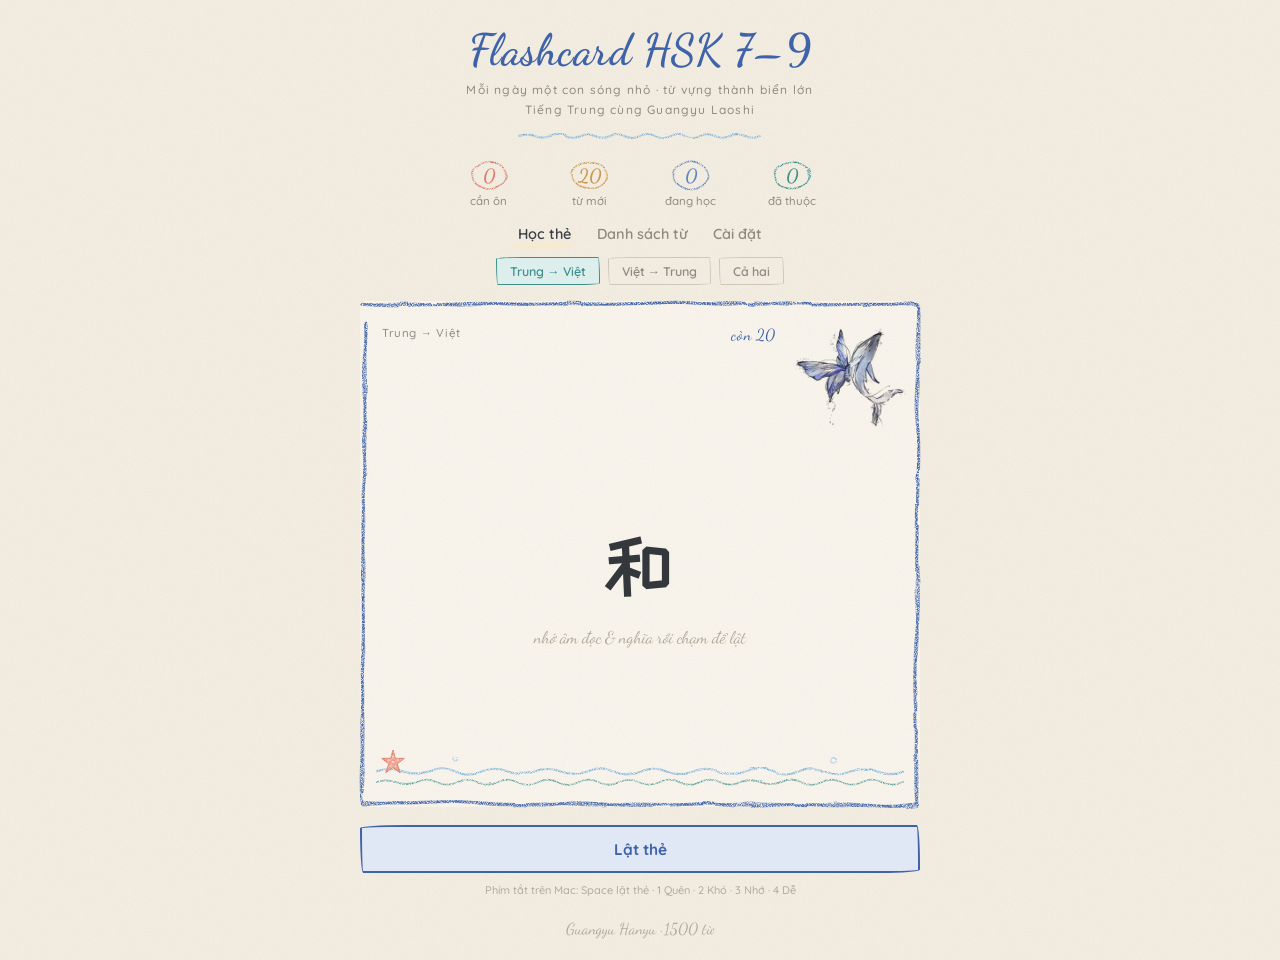
==== flashcard/hsk79.html @ c57af5b5 "Add files via upload" ====
<!DOCTYPE html>
<html lang="vi">
<head>
<meta charset="utf-8">
<meta name="viewport" content="width=device-width, initial-scale=1, viewport-fit=cover">
<meta name="apple-mobile-web-app-capable" content="yes">
<title>Flashcard HSK 7–9 · Guangyu Hanyu</title>
<style>@font-face {
  font-family: 'Dancing Script';
  font-style: normal;
  font-display: swap;
  font-weight: 400;
  src: url([data-uri]) format('woff2');
  unicode-range: U+0102-0103,U+0110-0111,U+0128-0129,U+0168-0169,U+01A0-01A1,U+01AF-01B0,U+0300-0301,U+0303-0304,U+0308-0309,U+0323,U+0329,U+1EA0-1EF9,U+20AB;
}
@font-face {
  font-family: 'Dancing Script';
  font-style: normal;
  font-display: swap;
  font-weight: 400;
  src: url([data-uri]) format('woff2');
  unicode-range: U+0100-02BA,U+02BD-02C5,U+02C7-02CC,U+02CE-02D7,U+02DD-02FF,U+0304,U+0308,U+0329,U+1D00-1DBF,U+1E00-1E9F,U+1EF2-1EFF,U+2020,U+20A0-20AB,U+20AD-20C0,U+2113,U+2C60-2C7F,U+A720-A7FF;
}
@font-face {
  font-family: 'Dancing Script';
  font-style: normal;
  font-display: swap;
  font-weight: 400;
  src: url([data-uri]) format('woff2');
  unicode-range: U+0000-00FF,U+0131,U+0152-0153,U+02BB-02BC,U+02C6,U+02DA,U+02DC,U+0304,U+0308,U+0329,U+2000-206F,U+20AC,U+2122,U+2191,U+2193,U+2212,U+2215,U+FEFF,U+FFFD;
}
@font-face {
  font-family: 'Dancing Script';
  font-style: normal;
  font-display: swap;
  font-weight: 600;
  src: url([data-uri]) format('woff2');
  unicode-range: U+0102-0103,U+0110-0111,U+0128-0129,U+0168-0169,U+01A0-01A1,U+01AF-01B0,U+0300-0301,U+0303-0304,U+0308-0309,U+0323,U+0329,U+1EA0-1EF9,U+20AB;
}
@font-face {
  font-family: 'Dancing Script';
  font-style: normal;
  font-display: swap;
  font-weight: 600;
  src: url([data-uri]) format('woff2');
  unicode-range: U+0100-02BA,U+02BD-02C5,U+02C7-02CC,U+02CE-02D7,U+02DD-02FF,U+0304,U+0308,U+0329,U+1D00-1DBF,U+1E00-1E9F,U+1EF2-1EFF,U+2020,U+20A0-20AB,U+20AD-20C0,U+2113,U+2C60-2C7F,U+A720-A7FF;
}
@font-face {
  font-family: 'Dancing Script';
  font-style: normal;
  font-display: swap;
  font-weight: 600;
  src: url([data-uri]) format('woff2');
  unicode-range: U+0000-00FF,U+0131,U+0152-0153,U+02BB-02BC,U+02C6,U+02DA,U+02DC,U+0304,U+0308,U+0329,U+2000-206F,U+20AC,U+2122,U+2191,U+2193,U+2212,U+2215,U+FEFF,U+FFFD;
}
@font-face {
  font-family: 'Quicksand';
  font-style: normal;
  font-display: swap;
  font-weight: 500;
  src: url([data-uri]) format('woff2');
  unicode-range: U+0102-0103,U+0110-0111,U+0128-0129,U+0168-0169,U+01A0-01A1,U+01AF-01B0,U+0300-0301,U+0303-0304,U+0308-0309,U+0323,U+0329,U+1EA0-1EF9,U+20AB;
}
@font-face {
  font-family: 'Quicksand';
  font-style: normal;
  font-display: swap;
  font-weight: 500;
  src: url([data-uri]) format('woff2');
  unicode-range: U+0100-02BA,U+02BD-02C5,U+02C7-02CC,U+02CE-02D7,U+02DD-02FF,U+0304,U+0308,U+0329,U+1D00-1DBF,U+1E00-1E9F,U+1EF2-1EFF,U+2020,U+20A0-20AB,U+20AD-20C0,U+2113,U+2C60-2C7F,U+A720-A7FF;
}
@font-face {
  font-family: 'Quicksand';
  font-style: normal;
  font-display: swap;
  font-weight: 500;
  src: url([data-uri]) format('woff2');
  unicode-range: U+0000-00FF,U+0131,U+0152-0153,U+02BB-02BC,U+02C6,U+02DA,U+02DC,U+0304,U+0308,U+0329,U+2000-206F,U+20AC,U+2122,U+2191,U+2193,U+2212,U+2215,U+FEFF,U+FFFD;
}
@font-face {
  font-family: 'Quicksand';
  font-style: normal;
  font-display: swap;
  font-weight: 600;
  src: url([data-uri]) format('woff2');
  unicode-range: U+0102-0103,U+0110-0111,U+0128-0129,U+0168-0169,U+01A0-01A1,U+01AF-01B0,U+0300-0301,U+0303-0304,U+0308-0309,U+0323,U+0329,U+1EA0-1EF9,U+20AB;
}
@font-face {
  font-family: 'Quicksand';
  font-style: normal;
  font-display: swap;
  font-weight: 600;
  src: url([data-uri]) format('woff2');
  unicode-range: U+0100-02BA,U+02BD-02C5,U+02C7-02CC,U+02CE-02D7,U+02DD-02FF,U+0304,U+0308,U+0329,U+1D00-1DBF,U+1E00-1E9F,U+1EF2-1EFF,U+2020,U+20A0-20AB,U+20AD-20C0,U+2113,U+2C60-2C7F,U+A720-A7FF;
}
@font-face {
  font-family: 'Quicksand';
  font-style: normal;
  font-display: swap;
  font-weight: 600;
  src: url([data-uri]) format('woff2');
  unicode-range: U+0000-00FF,U+0131,U+0152-0153,U+02BB-02BC,U+02C6,U+02DA,U+02DC,U+0304,U+0308,U+0329,U+2000-206F,U+20AC,U+2122,U+2191,U+2193,U+2212,U+2215,U+FEFF,U+FFFD;
}
@font-face {
  font-family: 'Quicksand';
  font-style: normal;
  font-display: swap;
  font-weight: 700;
  src: url([data-uri]) format('woff2');
  unicode-range: U+0102-0103,U+0110-0111,U+0128-0129,U+0168-0169,U+01A0-01A1,U+01AF-01B0,U+0300-0301,U+0303-0304,U+0308-0309,U+0323,U+0329,U+1EA0-1EF9,U+20AB;
}
@font-face {
  font-family: 'Quicksand';
  font-style: normal;
  font-display: swap;
  font-weight: 700;
  src: url([data-uri]) format('woff2');
  unicode-range: U+0100-02BA,U+02BD-02C5,U+02C7-02CC,U+02CE-02D7,U+02DD-02FF,U+0304,U+0308,U+0329,U+1D00-1DBF,U+1E00-1E9F,U+1EF2-1EFF,U+2020,U+20A0-20AB,U+20AD-20C0,U+2113,U+2C60-2C7F,U+A720-A7FF;
}
@font-face {
  font-family: 'Quicksand';
  font-style: normal;
  font-display: swap;
  font-weight: 700;
  src: url([data-uri]) format('woff2');
  unicode-range: U+0000-00FF,U+0131,U+0152-0153,U+02BB-02BC,U+02C6,U+02DA,U+02DC,U+0304,U+0308,U+0329,U+2000-206F,U+20AC,U+2122,U+2191,U+2193,U+2212,U+2215,U+FEFF,U+FFFD;
}
@font-face{font-family:'ZCOOL KuaiLe';font-style:normal;font-weight:400;font-display:swap;src:url([data-uri]) format('woff2');unicode-range:U+5784,U+7977,U+8fc4}
@font-face{font-family:'ZCOOL KuaiLe';font-style:normal;font-weight:400;font-display:swap;src:url([data-uri]) format('woff2');unicode-range:U+4fae,U+5992,U+5ac9,U+5e1c,U+7574,U+8236,U+902e}
@font-face{font-family:'ZCOOL KuaiLe';font-style:normal;font-weight:400;font-display:swap;src:url([data-uri]) format('woff2');unicode-range:U+5c7f,U+6467,U+67a2,U+6c13,U+7792,U+7a1a,U+8d3f}
@font-face{font-family:'ZCOOL KuaiLe';font-style:normal;font-weight:400;font-display:swap;src:url([data-uri]) format('woff2');unicode-range:U+54fc,U+56da,U+5815,U+5960,U+5c4e,U+5cfb,U+63a0,U+66f0,U+69db,U+6ce3,U+7011,U+70db,U+727a,U+762b,U+7784,U+7b28,U+7bf7,U+7f1a,U+83e9,U+8822,U+8bbc,U+8f9c,U+9063,U+96a7,U+9a73}
@font-face{font-family:'ZCOOL KuaiLe';font-style:normal;font-weight:400;font-display:swap;src:url([data-uri]) format('woff2');unicode-range:U+4f63,U+5265,U+5401,U+634f,U+6b67,U+6bb4,U+6ee5,U+6f84,U+7272,U+76ef,U+778e,U+7948,U+81a8,U+8214,U+8513,U+8bbd,U+8be0,U+8c0e,U+8d29,U+8d50,U+8f7f,U+9610,U+9631,U+9972}
@font-face{font-family:'ZCOOL KuaiLe';font-style:normal;font-weight:400;font-display:swap;src:url([data-uri]) format('woff2');unicode-range:U+4ea9,U+4fa8,U+524a,U+53db,U+59a8,U+5c60,U+5d1b,U+614c,U+6233,U+62d8,U+62ef,U+6323,U+633d,U+6614,U+70ad,U+7130,U+7529,U+7cb9,U+803b,U+884d,U+8c0d,U+8d31,U+8f90,U+8f96,U+916c,U+94a9,U+96b6,U+96c7}
@font-face{font-family:'ZCOOL KuaiLe';font-style:normal;font-weight:400;font-display:swap;src:url([data-uri]) format('woff2');unicode-range:U+4e1b,U+4f10,U+4fa6,U+5021,U+5179,U+51d1,U+52cb,U+54c0,U+5974,U+59a5,U+5b99,U+5baa,U+5ce1,U+5e99,U+611a,U+626f,U+6380,U+63a9,U+65a5,U+65a9,U+6bbf,U+6cca,U+6e17,U+6e83,U+714c,U+7239,U+7624,U+76f2,U+7838,U+796d,U+7eb2,U+7f62,U+7fd8,U+80c0,U+8206,U+8247,U+8721,U+8d41,U+8f9f,U+903b,U+9709,U+98a0,U+9f9f}
@font-face{font-family:'ZCOOL KuaiLe';font-style:normal;font-weight:400;font-display:swap;src:url([data-uri]) format('woff2');unicode-range:U+4e27,U+4ec7,U+503a,U+52ab,U+538c,U+53f9,U+5475,U+5885,U+5951,U+5bfa,U+5c41,U+5f79,U+6068,U+626d,U+6291,U+62b9,U+6398,U+64a4,U+64b0,U+64bc,U+64ce,U+66a8,U+679a,U+6a61,U+6e14,U+7164,U+75ab,U+78c5,U+7ece,U+86ee,U+8c1c,U+8d2a,U+8d3c,U+8f70,U+8fa9,U+8fb1,U+901d,U+9881,U+9887}
@font-face{font-family:'ZCOOL KuaiLe';font-style:normal;font-weight:400;font-display:swap;src:url([data-uri]) format('woff2');unicode-range:U+4e43,U+4ef0,U+4f2a,U+507f,U+5151,U+51bb,U+51f6,U+5272,U+53c9,U+543b,U+5893,U+5915,U+5c38,U+5d29,U+5de1,U+60f9,U+6108,U+6148,U+629b,U+62ab,U+62e8,U+62f3,U+659c,U+65e8,U+6b96,U+6ee4,U+6ee9,U+72f1,U+758f,U+764c,U+7686,U+7891,U+7a9d,U+7bad,U+7eba,U+80bf,U+81c0,U+82af,U+82d7,U+8650,U+8c23,U+8d4b-8d4c,U+8d74,U+9489,U+94ae,U+9510}
@font-face{font-family:'ZCOOL KuaiLe';font-style:normal;font-weight:400;font-display:swap;src:url([data-uri]) format('woff2');unicode-range:U+4e11,U+4e22,U+51dd,U+51f0,U+5211,U+533f,U+5366,U+5413,U+5751,U+58f3,U+5acc,U+5ae9,U+5c3f,U+5faa,U+5fe0,U+6016,U+60e8,U+62c6,U+62d3-62d4,U+63f4,U+642c,U+6492,U+64e6,U+664b,U+68c9,U+6b3a,U+6bc1,U+6cc4,U+6daf,U+6ecb,U+74e6,U+76c8,U+7a77,U+7b79,U+7ea4,U+7eb5,U+7ebd,U+80de,U+8109,U+8292,U+8352,U+8361,U+8896,U+88f8,U+8bc8,U+8c0b,U+8c28,U+8d2b,U+8d2f,U+8d37,U+8dcc,U+8f88,U+8fc1,U+8feb,U+90aa,U+96d5,U+9a9a}
@font-face{font-family:'ZCOOL KuaiLe';font-style:normal;font-weight:400;font-display:swap;src:url([data-uri]) format('woff2');unicode-range:U+4fa3,U+503e,U+517c,U+5242,U+52b2,U+52d2,U+52e4,U+5448,U+54ed,U+5766,U+58ee,U+593a,U+5954,U+59ff,U+5b64,U+5ca9,U+5cb8,U+5e9f,U+5ec9,U+5f7b,U+5fa1,U+5fcd,U+60a6,U+60b2,U+60ef,U+6270,U+6276,U+62dc,U+6316,U+632f,U+6355,U+63aa,U+6447,U+654c,U+6846,U+6b8b,U+6beb,U+6c61,U+6cbf,U+6d82,U+6da8,U+6db5,U+6f0f,U+706d,U+70ae,U+70bc,U+730e,U+731b,U+77ff,U+788e,U+7956,U+7ed1,U+7f6a,U+7f72,U+808c,U+80ce,U+8150,U+819c,U+8230,U+8239,U+827e,U+8428,U+8463,U+867e,U+88c2,U+8986,U+8c13,U+8c8c,U+8e2a,U+8f68,U+8f89,U+8fa8,U+9003,U+94bb,U+9677,U+9a71}
@font-face{font-family:'ZCOOL KuaiLe';font-style:normal;font-weight:400;font-display:swap;src:url([data-uri]) format('woff2');unicode-range:U+4e88,U+4ea1,U+4ea6,U+4fa7,U+4fd7,U+504f,U+517d,U+5238,U+52c7,U+52df,U+53ec,U+586b,U+5999,U+5b54-5b55,U+5b8f,U+5c16,U+5e7c,U+5f03,U+5f1f,U+5f31,U+5f84,U+6052,U+6089,U+60d1,U+624e,U+6269,U+626c,U+62b5,U+643a,U+656c,U+6676,U+67aa,U+6cc9,U+6e7f,U+6f5c,U+70b8,U+723d,U+75af,U+75c7,U+76d7,U+78e8,U+79df,U+7c4d,U+7d2f,U+7ee9,U+7f13,U+8000,U+80f6,U+8861,U+88c1,U+8bd1,U+8bf1,U+8c31,U+8de8,U+9075,U+9274,U+950b,U+9636,U+987f,U+9b42}
@font-face{font-family:'ZCOOL KuaiLe';font-style:normal;font-weight:400;font-display:swap;src:url([data-uri]) format('woff2');unicode-range:U+4e01,U+4eea,U+4f5b,U+4fc3,U+501f,U+50a8,U+515a,U+5175,U+51a0,U+51c0,U+51e4,U+520a,U+5224,U+523a,U+5353,U+5360,U+547c,U+5531,U+56f0,U+56fa,U+5851,U+5899,U+5a18,U+5b87,U+5b97,U+5bab,U+5bbd,U+5c0a,U+5c3a,U+5c4a,U+5e1d,U+5e2d,U+5e8a,U+602a,U+6050,U+6297,U+62df,U+62fc,U+63ed,U+6458,U+6469,U+6563,U+6620,U+66dd,U+675f,U+690d,U+6bd5,U+6d89,U+6ed1,U+70c8,U+70e7,U+7126,U+7236,U+7f18,U+80a4,U+82e6,U+8499,U+865a,U+88ad,U+8d25,U+8d38,U+9010,U+907f-9080,U+9177,U+91ca,U+9501,U+9634-9635,U+9694,U+9707,U+9769,U+9a7b,U+9a97,U+9aa8,U+9b3c}
@font-face{font-family:'ZCOOL KuaiLe';font-style:normal;font-weight:400;font-display:swap;src:url([data-uri]) format('woff2');unicode-range:U+4e61,U+4f26,U+5012,U+51b7,U+523b,U+5409,U+552f,U+5584,U+5723,U+575a,U+5987,U+59d4,U+5b88,U+5b9c,U+5bdf,U+5bfb,U+5c01,U+5c04,U+5c9b,U+5de8,U+5e01,U+5e78,U+5e9c,U+5ead,U+5ef6,U+5f39,U+5fd8,U+6025,U+6076,U+613f,U+6258,U+6267,U+6298,U+62a2,U+62e5,U+6311,U+6388,U+63a2,U+641e,U+6551,U+6597,U+65cf,U+65d7,U+6682,U+66f2,U+671d,U+6740,U+6982,U+6bd2,U+6e7e,U+6f6e,U+72af,U+732e,U+7389,U+7687,U+76d6,U+76db,U+786c,U+7a0e,U+7a33,U+7ade-7adf,U+7f3a,U+80dc,U+8131,U+8138,U+821e,U+8349,U+86cb,U+8a89,U+8ba8,U+8c6a,U+8f6e,U+8ff9,U+900f,U+9057,U+9192,U+91ce,U+9488,U+94a2,U+955c,U+9644,U+964d,U+96c5,U+96f6-96f7,U+9732,U+9b54}
@font-face{font-family:'ZCOOL KuaiLe';font-style:normal;font-weight:400;font-display:swap;src:url([data-uri]) format('woff2');unicode-range:U+4e25,U+4e34,U+4e45,U+4e89,U+4eae,U+4ed8,U+4f19,U+4f34,U+4f59,U+4f9d,U+4fb5,U+5047,U+519c,U+51cf,U+5267,U+5356,U+538b,U+5426,U+542f,U+5473,U+5708,U+571f,U+5757,U+57df,U+5802,U+5a01,U+5b63,U+5b81,U+5ba1,U+5ba3,U+5c42,U+5e10,U+5e55,U+5e86,U+5ea7,U+5f02,U+5f52,U+5f81,U+5ff5,U+60ca,U+6279,U+62c5,U+64cd,U+653b,U+65bd,U+665a,U+66b4,U+67b6,U+680f,U+68c0,U+699c,U+6b4c,U+6b66,U+6b7b,U+6c38,U+6c47,U+6ce2,U+6d3e,U+6e56,U+6fc0,U+7075,U+72c2,U+7565,U+7597,U+75c5,U+76d1,U+76df,U+7834,U+7a7f,U+7a81,U+7c89,U+7eaf,U+7eb3,U+7ec7,U+7ee7,U+7ffb,U+805a,U+80a1,U+82cf,U+82e5,U+8363,U+878d,U+8840,U+8865,U+8b66,U+8bda,U+8c08,U+8d1f,U+8d35,U+8d5b,U+8d5e,U+8fdd,U+8ff0,U+8ffd,U+9000,U+9047,U+949f,U+94c1,U+9646,U+9648,U+987b,U+989d,U+9970}
@font-face{font-family:'ZCOOL KuaiLe';font-style:normal;font-weight:400;font-display:swap;src:url([data-uri]) format('woff2');unicode-range:U+4e14,U+4e1d,U+4e3d,U+4e49,U+4e60,U+4efd,U+4f8b,U+5019,U+5145,U+514b,U+516b,U+5174,U+5178,U+517b,U+5199,U+519b,U+51b3,U+51b5,U+5207,U+5219,U+52bf,U+5343,U+5347,U+534a,U+536b,U+547d,U+54cd,U+552e,U+56f4,U+5747,U+5883,U+5931,U+5947,U+5956,U+5a92,U+5ba4,U+5bb3,U+5c1a,U+5c3d,U+5c40,U+5c45,U+5c5e,U+5e72,U+5e95,U+5f80,U+5f85,U+5fd7,U+601d,U+62cd,U+6309,U+63a7,U+6545,U+65ad,U+667a,U+671b,U+677f,U+6781,U+6790,U+6797,U+6838-6839,U+6b62,U+6bb5,U+6c99,U+6d4b,U+6d4e,U+6e29,U+6e2f,U+6f14,U+72ec,U+7387,U+7533,U+76ca,U+773c,U+77ed,U+77f3,U+793c,U+79bb,U+79c1,U+79ef,U+79fb,U+7a76,U+7b11,U+7b56,U+7b97,U+7d20,U+7eaa,U+7ec8,U+7edd,U+7eed,U+804c,U+80cc,U+8111,U+826f,U+8303,U+843d,U+89c9,U+89d2,U+8ba2,U+8bbf,U+8bc9,U+8c61,U+8d22,U+8d8a,U+8f6f,U+8f91,U+8fb9,U+8fd4,U+8fdc,U+961f,U+9632,U+968f-9690,U+96be,U+9876,U+9884}
@font-face{font-family:'ZCOOL KuaiLe';font-style:normal;font-weight:400;font-display:swap;src:url([data-uri]) format('woff2');unicode-range:U+4e16,U+4e66,U+4eca,U+4f01,U+4f18,U+4f4e,U+4f9b,U+4fee,U+503c,U+50cf,U+5148,U+518d,U+51c6,U+5217,U+529e-529f,U+534f,U+5361,U+5386,U+53c2,U+53cc,U+53d7-53d8,U+5411,U+559c,U+5668,U+56e2,U+56ed,U+57fa,U+58eb,U+5904,U+59cb,U+5b58,U+5b9d,U+5bc6,U+5c71,U+5e26,U+5e93,U+5f15,U+5f20,U+5f3a,U+5f62,U+5fc5,U+6218,U+623f,U+62a4,U+62db,U+6307,U+6362,U+636e,U+6539,U+653f,U+6548,U+6574,U+6613,U+663e,U+672a,U+6750,U+6784,U+6a21,U+6b3e,U+6b65,U+6c11,U+6df1,U+706b,U+7167,U+738b,U+73af,U+7403,U+754c,U+7559,U+767d,U+7740,U+786e,U+795e,U+79f0,U+7aef,U+7b7e,U+7ea6,U+7ec4,U+7edc,U+7ef4,U+80b2,U+81f3-81f4,U+822a,U+82f1,U+83b7,U+8425,U+89c2,U+8ba9,U+8bb8,U+8bc6,U+8bd5,U+8bed,U+8c03,U+8d23,U+8d70,U+8fbe,U+8fde,U+9020,U+914d,U+91c7,U+9500,U+9605,U+9645,U+9662,U+9664,U+975e,U+9879,U+9886,U+9a8c,U+9f99}
@font-face{font-family:'ZCOOL KuaiLe';font-style:normal;font-weight:400;font-display:swap;src:url([data-uri]) format('woff2');unicode-range:U+4e1c,U+4e3e,U+4e50,U+4e8b,U+4ea4,U+4eab,U+4ecb,U+4ed6,U+4ee3,U+4ef6-4ef7,U+4efb,U+4f20,U+4f55,U+4f7f,U+4fdd,U+5143,U+5149,U+5171,U+5177,U+518c,U+51fb,U+521b,U+5229,U+522b,U+52a9,U+5305,U+534e,U+5355,U+5357,U+535a,U+5373,U+539f,U+53ca,U+53cd,U+53d6,U+53e3,U+53f0,U+5458,U+5546,U+573a,U+578b,U+57ce,U+58f0,U+590d,U+5934,U+5973,U+5b57,U+5b8c,U+5b98,U+5bb9,U+5bfc,U+5c06,U+5c11,U+5c31,U+5c55,U+5df2,U+5e03,U+5e38,U+5e76,U+5e94,U+5efa,U+5f71,U+6001,U+603b,U+60f3,U+611f,U+6253,U+6295,U+6301,U+6392,U+641c,U+652f,U+653e,U+6559,U+6599,U+661f,U+671f,U+672f,U+6761,U+67e5,U+6807,U+6837,U+683c,U+6848,U+6b64,U+6bd4,U+6c14,U+6c34,U+6c42,U+6ca1,U+6d41,U+6d77,U+6d88,U+6e05,U+6e38,U+6e90,U+7136,U+767e,U+76ee,U+76f4,U+771f,U+7801,U+793a,U+79cd,U+7a0b,U+7a7a,U+7acb,U+7ae0,U+7b80,U+7ba1,U+7cbe,U+7ea7,U+7ed3,U+7edf,U+7f16,U+7f6e,U+8001,U+800c,U+82b1,U+88ab,U+88c5,U+89c1,U+89c4,U+89e3,U+8a00,U+8ba1,U+8ba4,U+8bae-8bb0,U+8bbe,U+8bc1,U+8bc4,U+8d28,U+8d39,U+8d77,U+8def,U+8eab,U+8f66,U+8f6c,U+8f7d,U+8fd0,U+9009,U+90ae,U+90fd,U+91cd,U+95fb,U+9650,U+96c6,U+98ce}
@font-face{font-family:'ZCOOL KuaiLe';font-style:normal;font-weight:400;font-display:swap;src:url([data-uri]) format('woff2');unicode-range:U+4e09-4e0b,U+4e0d,U+4e13,U+4e1a,U+4e3a-4e3b,U+4e4b,U+4e86,U+4e8e,U+4ea7,U+4eba,U+4ee4-4ee5,U+4f1a,U+4f4d,U+4f53,U+4f5c,U+4fe1,U+5165,U+516c,U+5173,U+5185,U+51fa,U+5206,U+5230,U+5236,U+524d,U+529b,U+52a0-52a1,U+52a8,U+5316,U+533a,U+53cb,U+53d1,U+53ef,U+53f7-53f8,U+5408,U+540c-540e,U+544a,U+548c,U+54c1,U+56de,U+56fd-56fe,U+5728,U+5730,U+5907,U+5916,U+591a,U+5927,U+5929,U+597d,U+5982,U+5b50,U+5b66,U+5b89,U+5b9a,U+5b9e,U+5ba2,U+5bb6,U+5bf9,U+5c0f,U+5de5,U+5e02,U+5e73-5e74,U+5ea6,U+5f00,U+5f0f,U+5f53,U+5fae,U+5fc3,U+6027,U+606f,U+60c5,U+610f,U+6210,U+6240,U+624b,U+62a5,U+63a5,U+63a8,U+63d0,U+6536,U+6570,U+6587,U+65b9,U+65e0,U+65f6,U+660e,U+662f,U+66f4,U+670d,U+672c,U+673a,U+6743,U+6765,U+6b21,U+6b63,U+6cbb,U+6cd5,U+6ce8,U+6d3b,U+70ed,U+7247-7248,U+7269,U+7279,U+73b0,U+7406,U+751f,U+7528,U+7535,U+767b,U+76f8,U+77e5,U+793e,U+79d1,U+7ebf,U+7ecf,U+7f8e,U+8054,U+80fd,U+81ea,U+884c,U+8868,U+8981,U+89c6,U+8bba,U+8bdd,U+8bf4,U+8d44,U+8fc7,U+8fd8,U+8fdb,U+901a,U+9053,U+90e8,U+91d1,U+957f,U+95e8,U+95f4,U+9762,U+9875,U+9898,U+9996,U+9ad8}
@font-face{font-family:'ZCOOL KuaiLe';font-style:normal;font-weight:400;font-display:swap;src:url([data-uri]) format('woff2');unicode-range:U+4e00,U+4e2d,U+65b0,U+65e5,U+6709,U+70b9,U+7f51}
@font-face{font-family:'ZCOOL KuaiLe';font-style:normal;font-weight:400;font-display:swap;src:url([data-uri]) format('woff2');unicode-range:U+9877}
@font-face{font-family:'ZCOOL KuaiLe';font-style:normal;font-weight:400;font-display:swap;src:url([data-uri]) format('woff2');unicode-range:U+8d42}
@font-face{font-family:'ZCOOL KuaiLe';font-style:normal;font-weight:400;font-display:swap;src:url([data-uri]) format('woff2');unicode-range:U+8c2c,U+8c34}
@font-face{font-family:'ZCOOL KuaiLe';font-style:normal;font-weight:400;font-display:swap;src:url([data-uri]) format('woff2');unicode-range:U+75ea}
@font-face{font-family:'ZCOOL KuaiLe';font-style:normal;font-weight:400;font-display:swap;src:url([data-uri]) format('woff2');unicode-range:U+717d}
@font-face{font-family:'ZCOOL KuaiLe';font-style:normal;font-weight:400;font-display:swap;src:url([data-uri]) format('woff2');unicode-range:U+6cae}
@font-face{font-family:'ZCOOL KuaiLe';font-style:normal;font-weight:400;font-display:swap;src:url([data-uri]) format('woff2');unicode-range:U+6664}
@font-face{font-family:'ZCOOL KuaiLe';font-style:normal;font-weight:400;font-display:swap;src:url([data-uri]) format('woff2');unicode-range:U+62a8,U+634d}
@font-face{font-family:'ZCOOL KuaiLe';font-style:normal;font-weight:400;font-display:swap;src:url([data-uri]) format('woff2');unicode-range:U+5a6a}
@font-face{font-family:'ZCOOL KuaiLe';font-style:normal;font-weight:400;font-display:swap;src:url([data-uri]) format('woff2');unicode-range:U+50da}
@font-face{font-family:'LXGW WenKai';font-style:normal;font-weight:300;font-display:swap;src:url([data-uri]) format('woff2');unicode-range:U+56bc,U+5784,U+5ac9,U+5f1b,U+62c7,U+725f,U+733f,U+7977,U+80b4,U+8d58,U+8fc4,U+8fe6,U+956f,U+962e,U+9a6f}
@font-face{font-family:'LXGW WenKai';font-style:normal;font-weight:300;font-display:swap;src:url([data-uri]) format('woff2');unicode-range:U+4fae,U+51c4,U+55d3,U+55dc,U+5992,U+5b75,U+5e1c,U+6401,U+70c1,U+7422,U+7574,U+7a3d,U+7a9f,U+7b77,U+8236,U+8c41,U+8d2c,U+902e,U+964b,U+96cc}
@font-face{font-family:'LXGW WenKai';font-style:normal;font-weight:300;font-display:swap;src:url([data-uri]) format('woff2');unicode-range:U+5631,U+575f,U+57ae,U+5984,U+5c7f,U+62e2,U+6467,U+67a2,U+67ff,U+6c13,U+7792,U+79e4,U+7a1a,U+7caa,U+8258,U+8695,U+8d3f,U+90e1,U+9119}
@font-face{font-family:'LXGW WenKai';font-style:normal;font-weight:300;font-display:swap;src:url([data-uri]) format('woff2');unicode-range:U+52c9,U+54fc,U+56da,U+5815,U+5960,U+5c4e,U+5cfb,U+6328,U+6346,U+63a0,U+66f0,U+69db,U+6ce3,U+7011,U+70db,U+711a,U+727a,U+72ed,U+762b,U+7784,U+79e9,U+7b1b,U+7b28,U+7bf7,U+7f14,U+7f1a,U+83e9,U+8822,U+8bbc,U+8d50,U+8f9c,U+9063,U+9576,U+9631,U+96a7,U+97e7,U+98a4,U+9a73}
@font-face{font-family:'LXGW WenKai';font-style:normal;font-weight:300;font-display:swap;src:url([data-uri]) format('woff2');unicode-range:U+4ed7,U+4f63,U+5265,U+5351,U+5401,U+5632,U+575e,U+5f0a,U+634f,U+6577,U+6643,U+68cd,U+6b67,U+6bb4,U+6ee5,U+6f84,U+7272,U+754f,U+76ef,U+778e,U+7948,U+7f00,U+81a8,U+8214,U+8403,U+8513,U+8bbd,U+8be0,U+8c0e,U+8d29,U+8f7f,U+9610,U+9699,U+96c7,U+9882,U+9972,U+9ae6}
@font-face{font-family:'LXGW WenKai';font-style:normal;font-weight:300;font-display:swap;src:url([data-uri]) format('woff2');unicode-range:U+4ea9,U+4fa8,U+524a,U+5256,U+529d,U+53db,U+541f,U+5435,U+54b1,U+5589,U+55bb,U+59a8,U+5bde,U+5c60,U+5d1b,U+5deb,U+5f26,U+6084,U+60e9,U+614c,U+6233,U+6254,U+62d8,U+62ef,U+6323,U+633d,U+6380,U+6614,U+6b6a,U+70ad,U+70f9,U+7130,U+71ac,U+7529,U+76fc,U+79bd,U+7a3b,U+7cb9,U+803b,U+80a2,U+813e,U+82bd,U+846c,U+884d,U+8877,U+8c05,U+8c0d,U+8d31,U+8f90,U+8f96,U+916c,U+94a9,U+96b6,U+9e26}
@font-face{font-family:'LXGW WenKai';font-style:normal;font-weight:300;font-display:swap;src:url([data-uri]) format('woff2');unicode-range:U+4e1b,U+4f10,U+4fa6,U+5021,U+5179,U+51d1,U+522e,U+52a3,U+52cb,U+5300,U+5319,U+53d9,U+541e,U+54c0,U+5974,U+59a5,U+5b99,U+5baa,U+5ce1,U+5e99,U+6070,U+60e7,U+611a,U+626f,U+62bc,U+63a9,U+6454,U+65a5,U+65a9,U+660f,U+68da,U+6bbf,U+6cca,U+6d3d,U+6e17,U+6e83,U+707f,U+70eb,U+714c,U+714e,U+7239,U+7624,U+76f2,U+77db,U+780d,U+7838,U+796d,U+7a84,U+7aed,U+7eb2,U+7f20,U+7f62,U+7fd8,U+800d,U+80be,U+80c0-80c1,U+8155,U+8180,U+81e3,U+8206,U+8247,U+8270,U+8304,U+8393,U+84c4,U+853d,U+8721,U+88f9,U+8c0a,U+8d41,U+8eb2,U+8f9f,U+903b,U+94a5,U+94f8,U+95ef,U+9709,U+9887,U+98a0,U+9f9f}
@font-face{font-family:'LXGW WenKai';font-style:normal;font-weight:300;font-display:swap;src:url([data-uri]) format('woff2');unicode-range:U+4e27,U+4e59,U+4e8f,U+4ec7,U+4fe9,U+503a,U+5085,U+52ab,U+535c,U+538c,U+5398,U+53f9,U+5475,U+5582,U+57cb,U+5835,U+5885,U+5951,U+5bc2,U+5bfa,U+5c2c,U+5c34,U+5c41,U+5c48,U+5c65,U+5ef7,U+5f79,U+6028,U+6068,U+606d,U+607c,U+6094,U+6109,U+626d,U+6291,U+62ac,U+62b9,U+6324,U+6349,U+6398,U+6495,U+64a4,U+64b0,U+64bc,U+64ce,U+66a8,U+679a,U+680b,U+6a61,U+6b20,U+6d46,U+6dc0,U+6e14,U+6f06,U+7164,U+755c,U+75ab,U+78c5,U+7ece,U+7ef3,U+814a,U+8154,U+8302,U+86ee,U+886c,U+8c1c,U+8d2a,U+8d3c,U+8f70,U+8fa9,U+8fb1,U+901d,U+9022,U+906e,U+964c,U+971c,U+971e,U+9881}
@font-face{font-family:'LXGW WenKai';font-style:normal;font-weight:300;font-display:swap;src:url([data-uri]) format('woff2');unicode-range:U+4e43,U+4e4f,U+4ef0,U+4f2a,U+507f,U+5151,U+51bb,U+51f6,U+5272,U+53c9,U+53e0,U+543b,U+5507,U+5524,U+558a,U+5893,U+5915,U+5949,U+5bd3,U+5c38,U+5d07,U+5d29,U+5de1,U+5dfe,U+5f2f,U+5f7c,U+609f,U+60f9,U+6108,U+6148,U+6170,U+629b,U+62ab,U+62e8,U+62f3,U+6321,U+6350,U+659c,U+65e8,U+6b96,U+6c1b,U+6c41,U+6c83,U+6ee4,U+6ee9,U+722c,U+7262,U+72e0,U+72f1,U+758f,U+764c,U+7686,U+76fe,U+7720,U+7816,U+788d,U+7891,U+7a00,U+7a9d,U+7bad,U+7cca,U+7eba,U+7eea,U+7f1d,U+806a,U+80bf,U+80c3,U+81c0,U+820c,U+82af,U+82d7,U+84b8,U+852c,U+8650,U+87ba,U+886b,U+8870,U+8c10,U+8c23,U+8d4b-8d4c,U+8d64,U+8d74,U+8fdf,U+90aa,U+9171,U+9489,U+94ae,U+94c3,U+9510,U+9614,U+98d8,U+9aa4}
@font-face{font-family:'LXGW WenKai';font-style:normal;font-weight:300;font-display:swap;src:url([data-uri]) format('woff2');unicode-range:U+4e11,U+4e22,U+4f0d,U+4f0f,U+4ff1,U+51dd,U+51f0,U+5211,U+5269,U+533f,U+5366,U+5389,U+5413,U+5446,U+5561,U+5751,U+5806,U+5821,U+582a,U+58f3,U+5938,U+5a07,U+5acc,U+5ae9,U+5bc4,U+5c3f,U+5e3d,U+5f92,U+5faa,U+5fe0,U+6016,U+60dc,U+60e8,U+614e,U+6212,U+62c6,U+62d3-62d4,U+63f4,U+642c,U+6491-6492,U+64e6,U+664b,U+6735,U+67f1,U+68af,U+68c9,U+6b3a,U+6bc1,U+6cc4,U+6ce5,U+6d2a,U+6daf,U+6ecb,U+707e,U+7275,U+74e6,U+75bc,U+76c8,U+7709,U+78c1,U+7a77,U+7b79,U+7c92,U+7cae,U+7ea4,U+7eb5,U+7ebd,U+7f5a,U+7ffc,U+8083,U+80a0,U+80de,U+8102,U+8109,U+810f,U+8179,U+8292,U+8352,U+8361,U+83cc,U+866b,U+8896,U+88f8,U+8bc8,U+8c0b,U+8c28,U+8d2b,U+8d2f,U+8d37,U+8d54,U+8dcc,U+8df5,U+8e48,U+8f86,U+8f88,U+8f9e,U+8fc1,U+8feb,U+90bb,U+90c1,U+96d5,U+9897,U+9a76,U+9a9a,U+9f3b}
@font-face{font-family:'LXGW WenKai';font-style:normal;font-weight:300;font-display:swap;src:url([data-uri]) format('woff2');unicode-range:U+4e58,U+4e95,U+4f38,U+4fa3,U+503e,U+5141,U+517c,U+51ed,U+5242,U+52b2,U+52d2,U+52e4,U+5448,U+5496,U+54ed,U+5766,U+58ee,U+593a,U+594b,U+594f,U+5954,U+5996,U+59ff,U+5b64,U+5bff,U+5c97,U+5ca9,U+5cb8,U+5e9f,U+5ec9,U+5f04,U+5f7b,U+5fa1,U+5fcd,U+6012,U+60a6,U+60b2,U+60ef,U+626e,U+6270,U+6276,U+62dc,U+6316,U+632f,U+6355,U+63aa,U+6447,U+649e,U+64c5,U+654c,U+65c1,U+65cb,U+6606,U+6846,U+6b8b,U+6beb,U+6c61,U+6cbf,U+6cdb,U+6d45,U+6d53,U+6d82,U+6da8,U+6db5,U+6f0f,U+706d,U+70ae,U+70bc,U+70c2,U+7237-7238,U+730e,U+731b,U+74dc,U+7586,U+775b,U+77ff,U+788e,U+7956,U+7965,U+7af9,U+7c97,U+7eb1,U+7eb7,U+7ed1,U+7ed5,U+7f6a,U+7f72,U+808c,U+80a9,U+80ce,U+8150,U+8170,U+819c,U+820d,U+8230,U+8239,U+827e,U+8428,U+8463,U+867e,U+88c2,U+88d9,U+8986,U+8bca,U+8c13,U+8c8c,U+8d21,U+8d60,U+8d8b,U+8e2a,U+8f68,U+8f89,U+8f9b,U+8fa8,U+9003,U+90ce,U+94bb,U+95f9,U+963b,U+966a,U+9677,U+9896,U+9a71,U+9a82}
@font-face{font-family:'LXGW WenKai';font-style:normal;font-weight:300;font-display:swap;src:url([data-uri]) format('woff2');unicode-range:U+4e88,U+4ea1,U+4ea6,U+4ed4,U+4eff,U+4fa7,U+4fd7,U+500d,U+504f,U+5076-5077,U+517d,U+5192,U+5238,U+52c7,U+52df,U+53a8,U+53ec,U+5410,U+559d,U+55b7,U+5634,U+573e,U+5783,U+586b,U+5999,U+59d3,U+5b54-5b55,U+5b85,U+5b8f,U+5c16,U+5e45,U+5e7c,U+5e84,U+5f03,U+5f1f,U+5f31,U+5f84,U+5fd9,U+5fe7,U+6052,U+6062,U+6089,U+60a3,U+60d1,U+6234,U+624e,U+6269,U+626c,U+62b5,U+62d2,U+6325,U+63e1,U+643a,U+6446,U+6562,U+656c,U+65e2,U+65fa,U+6628,U+6668,U+6676,U+66ff,U+676d,U+67aa,U+67d4,U+6843,U+6881,U+68d2,U+695a,U+6a2a,U+6b8a,U+6c64,U+6cc9,U+6ce1,U+6cfd,U+6d1b,U+6d1e,U+6d6e,U+6de1,U+6e10,U+6e7f,U+6f5c,U+704c,U+7070,U+70b8,U+71c3,U+723d,U+732a,U+73cd,U+756a,U+75af,U+75be,U+75c7,U+76d2,U+76d7,U+7763,U+78e8,U+795d,U+79df,U+7c4d,U+7d2f,U+7ee9,U+7f13,U+8000,U+8010,U+80af,U+80f6,U+80f8,U+8212,U+83b1,U+8584,U+8861,U+888b,U+88c1,U+8bd1,U+8bf1,U+8c31,U+8d5a,U+8d76,U+8de8,U+8fc5,U+904d,U+9075,U+9274,U+950b,U+95ea,U+9636,U+9686,U+987f,U+9a7e,U+9b42,U+9e1f,U+9f13}
@font-face{font-family:'LXGW WenKai';font-style:normal;font-weight:300;font-display:swap;src:url([data-uri]) format('woff2');unicode-range:U+4e01,U+4e73,U+4eea,U+4f5b,U+4fc3,U+501f,U+50a8,U+515a,U+5175,U+51a0,U+51c0,U+51e4,U+5200,U+520a,U+5224,U+523a,U+52aa,U+52b1,U+52b3,U+5348,U+5353,U+5360,U+5371,U+5377,U+541b,U+547c,U+54e6,U+5531,U+56f0,U+56fa,U+574f,U+5851,U+5854,U+5899,U+58c1,U+592e,U+5939,U+5976,U+59bb,U+5a18,U+5b87,U+5b97,U+5ba0,U+5bab,U+5bbd,U+5bf8,U+5c0a,U+5c3a,U+5c4a,U+5e1d,U+5e2d,U+5e8a,U+6015,U+602a,U+6050,U+6162,U+6293,U+6297,U+62b1,U+62bd,U+62df,U+62fc,U+6302,U+635f,U+638c,U+63ed,U+6458,U+6469,U+6563,U+6620,U+6697,U+66dd,U+675f,U+676f,U+67d0,U+67d3,U+684c,U+6865,U+68b0,U+68ee,U+690d,U+6bd5,U+6c89,U+6d01,U+6d25,U+6d89,U+6da6,U+6db2,U+6df7,U+6ed1,U+6f02,U+70c8,U+70df,U+70e7,U+7126,U+7236,U+7259,U+731c,U+74e3,U+751a,U+7532,U+7545,U+75db,U+7761,U+7a0d,U+7b51,U+7d2b,U+7ea0,U+7eb9,U+7f18,U+7f29,U+804a,U+80a4-80a5,U+80e1,U+817f,U+82e6,U+8336,U+8499,U+864e,U+8651,U+865a,U+88ad,U+89e6,U+8bd7,U+8bfa,U+8d25,U+8d38,U+8ddd,U+9010,U+9012,U+906d,U+907f-9080,U+9177,U+91ca,U+94fa,U+9501,U+9634-9635,U+9694,U+9707,U+9769,U+9a7b,U+9a97,U+9aa8,U+9b3c,U+9c81,U+9ed8}
@font-face{font-family:'LXGW WenKai';font-style:normal;font-weight:300;font-display:swap;src:url([data-uri]) format('woff2');unicode-range:U+4e4e,U+4e61,U+4e71,U+4ebf,U+4ee4,U+4f26,U+5012,U+51ac,U+51b0,U+51b2,U+51b7,U+521a,U+5220,U+523b,U+526f,U+5385,U+53e5,U+53eb,U+5409,U+5438,U+54e5,U+552f,U+5584,U+5706,U+5723,U+5750,U+575a,U+5987-5988,U+59b9,U+59d4,U+5b88,U+5b9c,U+5bdf,U+5bfb,U+5c01,U+5c04,U+5c3e,U+5c4b,U+5c4f,U+5c9b,U+5cf0,U+5ddd,U+5de8,U+5e01,U+5e78,U+5e9c,U+5ead,U+5ef6,U+5f39,U+5fd8,U+6000,U+6025,U+604b,U+6076,U+613f,U+6258,U+6263,U+6267,U+6298,U+62a2,U+62e5,U+62ec,U+6311,U+6388-6389,U+63a2,U+63d2,U+641e,U+642d,U+6551,U+6597,U+65cf,U+65d7,U+65e7,U+6682,U+66f2,U+671d,U+672b,U+6751,U+6811,U+6982,U+6bd2,U+6d0b,U+6dfb,U+6e7e,U+6f6e,U+6fb3,U+706f,U+719f,U+72af,U+72d7,U+732e,U+7389,U+73e0,U+7530,U+7687,U+76d6,U+76db,U+7840,U+786c,U+7a0e,U+7a33,U+7a3f,U+7a97,U+7ade-7adf,U+7b26,U+7e41,U+7ec3,U+7f3a,U+8089,U+80dc,U+811a,U+8131,U+8138,U+821e,U+8349,U+83dc,U+8457,U+867d,U+86cb,U+8a89,U+8ba8,U+8bad,U+8bef,U+8bfe,U+8c6a,U+8d62,U+8dd1,U+8df3,U+8f6e,U+8ff9,U+900f,U+9014,U+9057,U+9192,U+91ce,U+9488,U+94a2,U+9547,U+955c,U+95f2,U+9644,U+964d,U+96c4-96c5,U+96e8,U+96f6-96f7,U+9732,U+9759,U+9760,U+987a,U+989c,U+9910,U+996d-996e,U+9b54,U+9e21,U+9ebb,U+9f50}
@font-face{font-family:'LXGW WenKai';font-style:normal;font-weight:300;font-display:swap;src:url([data-uri]) format('woff2');unicode-range:U+4e03,U+4e25,U+4e30,U+4e34,U+4e45,U+4e5d,U+4e89,U+4eae,U+4ed8,U+4f11,U+4f19,U+4f24,U+4f34,U+4f59,U+4f73,U+4f9d,U+4fb5,U+5047,U+505c,U+519c,U+51cf,U+5267,U+5356,U+5374,U+5382,U+538b,U+53e6,U+5426,U+542b,U+542f,U+5462,U+5473,U+554a,U+5708,U+571f,U+5757,U+57df,U+57f9,U+5802,U+591c,U+591f,U+592b,U+5965,U+5979,U+5a01,U+5a5a,U+5b69,U+5b81,U+5ba1,U+5ba3,U+5c3c,U+5c42,U+5c81,U+5de7,U+5e0c,U+5e10,U+5e55,U+5e86,U+5e8f,U+5ea7,U+5f02,U+5f52,U+5f81,U+5ff5,U+60ca,U+60e0,U+6279,U+62c5,U+62ff,U+63cf,U+6444,U+64cd,U+653b,U+65bd,U+65e9,U+665a,U+66b4,U+66fe,U+6728,U+6740,U+6742,U+677e,U+67b6,U+680f,U+68a6,U+68c0,U+699c,U+6b4c,U+6b66,U+6b7b,U+6bcd,U+6bdb,U+6c38,U+6c47,U+6c49,U+6cb3,U+6cb9,U+6ce2,U+6d32,U+6d3e,U+6e56,U+6fc0,U+7075,U+7206,U+725b,U+72c2,U+73ed,U+7565,U+7591,U+7597,U+75c5,U+76ae,U+76d1,U+76df,U+7834,U+7968,U+7981,U+79c0,U+7a7f,U+7a81,U+7ae5,U+7b14,U+7c89,U+7d27,U+7eaf,U+7eb3,U+7eb8,U+7ec7,U+7ee7,U+7eff,U+7f57,U+7ffb,U+805a,U+80a1,U+822c,U+82cf,U+82e5,U+8363,U+836f,U+84dd,U+878d,U+8840,U+8857,U+8863,U+8865,U+8b66,U+8bb2,U+8bda,U+8c01,U+8c08,U+8c46,U+8d1f,U+8d35,U+8d5b,U+8d5e,U+8da3,U+8ddf,U+8f93,U+8fdd,U+8ff0,U+8ff7,U+8ffd,U+9000,U+9047,U+9152,U+949f,U+94c1,U+94f6,U+9646,U+9648,U+9669,U+969c,U+96ea,U+987b,U+987e,U+989d,U+9970,U+9986,U+9c7c,U+9c9c}
@font-face{font-family:'LXGW WenKai';font-style:normal;font-weight:300;font-display:swap;src:url([data-uri]) format('woff2');unicode-range:U+4e14,U+4e1d,U+4e3d,U+4e49,U+4e60,U+4e9a,U+4eb2,U+4ec5,U+4efd,U+4f3c,U+4f4f,U+4f8b,U+4fbf,U+5019,U+5145,U+514b,U+516b,U+516d,U+5174,U+5178,U+517b,U+5199,U+519b,U+51b3,U+51b5,U+5207,U+5212,U+5219,U+521d,U+52bf,U+533b,U+5343,U+5347,U+534a,U+536b,U+5370,U+53e4,U+53f2,U+5403,U+542c,U+547d,U+54a8,U+54cd,U+54ea,U+552e,U+56f4,U+5747,U+5883,U+589e,U+5931,U+5947,U+5956-5957,U+5a92,U+5b63,U+5b83,U+5ba4,U+5bb3,U+5bcc,U+5c1a,U+5c3d,U+5c40,U+5c45,U+5c5e,U+5e72,U+5e95,U+5f80,U+5f85,U+5fb7,U+5fd7,U+601d,U+626b,U+627f,U+62c9,U+62cd,U+6309,U+63a7,U+6545,U+65ad,U+65af,U+65c5,U+666e,U+667a,U+670b,U+671b,U+674e,U+677f,U+6781,U+6790,U+6797,U+6821,U+6838-6839,U+697c,U+6b27,U+6b62,U+6bb5,U+6c7d,U+6c99,U+6d4e,U+6d6a,U+6e29,U+6e2f,U+6ee1,U+6f14,U+6f2b,U+72b6,U+72ec,U+7387,U+7533,U+753b,U+76ca,U+76d8,U+7701,U+773c,U+77ed,U+77f3,U+7814,U+793c,U+79bb,U+79c1,U+79d8,U+79ef,U+79fb,U+7a76,U+7b11,U+7b54,U+7b56,U+7b97,U+7bc7,U+7c73,U+7d20,U+7eaa,U+7ec8,U+7edd,U+7eed,U+7efc,U+7fa4,U+804c,U+80cc,U+8111,U+826f,U+8303,U+843d,U+89c9,U+89d2,U+8ba2,U+8bbf,U+8bc9,U+8bcd,U+8be6,U+8c22,U+8c61,U+8d22,U+8d26-8d27,U+8d8a,U+8f6f,U+8f7b,U+8f83,U+8f91,U+8fb9,U+8fd4,U+8fdc,U+9002,U+94b1,U+9519,U+961f,U+9632-9633,U+968f-9690,U+96be,U+9876,U+9884,U+98de,U+9999,U+9ec4,U+ff1b}
@font-face{font-family:'LXGW WenKai';font-style:normal;font-weight:300;font-display:swap;src:url([data-uri]) format('woff2');unicode-range:U+300a-300b,U+4e16,U+4e66,U+4e70,U+4e91-4e92,U+4e94,U+4e9b,U+4ec0,U+4eca,U+4f01,U+4f17-4f18,U+4f46,U+4f4e,U+4f9b,U+4fee,U+503c,U+5065,U+50cf,U+513f,U+5148,U+518d,U+51c6,U+51e0,U+5217,U+529e-529f,U+5341,U+534f,U+5361,U+5386,U+53c2,U+53c8,U+53cc,U+53d7-53d8,U+5404,U+5411,U+5417,U+5427,U+5468,U+559c,U+5668,U+56e0,U+56e2,U+56ed,U+57fa,U+58eb,U+5904,U+592a,U+59cb,U+5b58,U+5b9d,U+5bc6,U+5c71,U+5dde,U+5df1,U+5e08,U+5e26,U+5e2e,U+5e93,U+5e97,U+5eb7,U+5f15,U+5f20,U+5f3a,U+5f62,U+5f69,U+5f88,U+5f8b,U+5fc5,U+600e,U+620f,U+6218,U+623f,U+627e,U+628a,U+62a4,U+62db,U+62e9,U+6307,U+6362,U+636e,U+64ad,U+6539,U+653f,U+6548,U+6574,U+6613,U+6625,U+663e,U+666f,U+672a,U+6750,U+6784,U+6a21,U+6b3e,U+6b65,U+6bcf,U+6c11,U+6c5f,U+6d4b,U+6df1,U+706b,U+7167,U+724c,U+738b,U+73a9,U+73af,U+7403,U+7537,U+754c,U+7559,U+767d,U+7740,U+786e,U+795e,U+798f,U+79f0,U+7aef,U+7b7e,U+7bb1,U+7ea2,U+7ea6,U+7ec4,U+7ec6,U+7ecd,U+7edc,U+7ef4,U+8003,U+80b2,U+81f3-81f4,U+822a,U+827a,U+82f1,U+83b7,U+8425,U+89c2,U+89c8,U+8ba9,U+8bb8,U+8bc6,U+8bd5,U+8be2,U+8be5,U+8bed,U+8c03,U+8d23,U+8d2d,U+8d34,U+8d70,U+8db3,U+8fbe,U+8fce,U+8fd1,U+8fde,U+9001,U+901f-9020,U+90a3,U+914d,U+91c7,U+94fe,U+9500,U+952e,U+9605,U+9645,U+9662,U+9664,U+9700,U+9752,U+975e,U+97f3,U+9879,U+9886,U+98df,U+9a6c,U+9a8c,U+9ed1,U+9f99}
@font-face{font-family:'LXGW WenKai';font-style:normal;font-weight:300;font-display:swap;src:url([data-uri]) format('woff2');unicode-range:U+4e07,U+4e1c,U+4e24,U+4e3e,U+4e48,U+4e50,U+4e5f,U+4e8b-4e8c,U+4ea4,U+4eab-4eac,U+4ecb,U+4ece,U+4ed6,U+4ee3,U+4ef6-4ef7,U+4efb,U+4f20,U+4f55,U+4f7f,U+4fdd,U+505a,U+5143,U+5149,U+514d,U+5171,U+5177,U+518c,U+51fb,U+521b,U+5229,U+522b,U+52a9,U+5305,U+5317,U+534e,U+5355,U+5357,U+535a,U+5373,U+539f,U+53bb,U+53ca,U+53cd,U+53d6,U+53e3,U+53ea,U+53f0,U+5458,U+5546,U+56db,U+573a,U+578b,U+57ce,U+58f0,U+590d,U+5934,U+5973,U+5b57,U+5b8c,U+5b98,U+5bb9,U+5bfc,U+5c06,U+5c11,U+5c31,U+5c55,U+5df2,U+5e03,U+5e76,U+5e94,U+5efa,U+5f71,U+5f97,U+5feb,U+6001,U+603b,U+60f3,U+611f,U+6216,U+624d,U+6253,U+6295,U+6301,U+6392,U+641c,U+652f,U+653e,U+6559,U+6599,U+661f,U+671f,U+672f,U+6761,U+67e5,U+6807,U+6837,U+683c,U+6848,U+6b22,U+6b64,U+6bd4,U+6c14,U+6c34,U+6c42,U+6ca1,U+6d41,U+6d77,U+6d88,U+6e05,U+6e38,U+6e90,U+7136,U+7231,U+7531,U+767e,U+76ee,U+76f4,U+771f,U+7801,U+793a,U+79cd,U+7a0b,U+7a7a,U+7acb,U+7ae0,U+7b2c,U+7b80,U+7ba1,U+7cbe,U+7d22,U+7ea7,U+7ed3,U+7ed9,U+7edf,U+7f16,U+7f6e,U+8001,U+800c,U+8272,U+8282,U+82b1,U+88ab,U+88c5,U+897f,U+89c1,U+89c4,U+89e3,U+8a00,U+8ba1,U+8ba4,U+8bae-8bb0,U+8bbe,U+8bc1,U+8bc4,U+8bfb,U+8d28,U+8d39,U+8d77,U+8d85,U+8def,U+8eab,U+8f66,U+8f6c,U+8f7d,U+8fd0,U+9009,U+90ae,U+90fd,U+91cc-91cd,U+91cf,U+95fb,U+9650,U+96c6,U+9891,U+98ce,U+ff1f}
@font-face{font-family:'LXGW WenKai';font-style:normal;font-weight:300;font-display:swap;src:url([data-uri]) format('woff2');unicode-range:U+4e09-4e0b,U+4e0d-4e0e,U+4e13,U+4e1a,U+4e2a,U+4e3a-4e3b,U+4e4b,U+4e86,U+4e8e,U+4ea7,U+4eba,U+4ee5,U+4eec,U+4f1a,U+4f4d,U+4f53,U+4f5c,U+4f60,U+4fe1,U+5165,U+5168,U+516c,U+5173,U+5176,U+5185,U+51fa,U+5206,U+5230,U+5236,U+524d,U+529b,U+52a0-52a1,U+52a8,U+5316,U+533a,U+53cb,U+53d1,U+53ef,U+53f7-53f8,U+5408,U+540c-540e,U+544a,U+548c,U+54c1,U+56de,U+56fd-56fe,U+5728,U+5730,U+5907,U+5916,U+591a,U+5927,U+5929,U+597d,U+5982,U+5b50,U+5b66,U+5b89,U+5b9a,U+5b9e,U+5ba2,U+5bb6,U+5bf9,U+5c0f,U+5de5,U+5e02,U+5e38,U+5e73-5e74,U+5e7f,U+5ea6,U+5f00,U+5f0f,U+5f53,U+5f55,U+5fae,U+5fc3,U+6027,U+606f,U+60a8,U+60c5,U+610f,U+6210-6211,U+6237,U+6240,U+624b,U+6280,U+62a5,U+63a5,U+63a8,U+63d0,U+6536,U+6570,U+6587,U+65b9,U+65e0,U+65f6,U+660e,U+662f,U+66f4,U+6700,U+670d,U+672c,U+673a,U+6743,U+6765,U+679c,U+6b21,U+6b63,U+6cbb,U+6cd5,U+6ce8,U+6d3b,U+70ed,U+7247-7248,U+7269,U+7279,U+73b0,U+7406,U+751f,U+7528,U+7535,U+767b,U+76f8,U+770b,U+77e5,U+793e,U+79d1,U+7ad9,U+7b49,U+7c7b,U+7cfb,U+7ebf,U+7ecf,U+7f8e,U+8005,U+8054,U+80fd,U+81ea,U+85cf,U+884c,U+8868,U+8981,U+89c6,U+8bba,U+8bdd,U+8bf4,U+8bf7,U+8d44,U+8fc7,U+8fd8-8fd9,U+8fdb,U+901a,U+9053,U+90e8,U+91d1,U+957f,U+95e8,U+95ee,U+95f4,U+9762,U+9875,U+9898,U+9996,U+9ad8,U+ff01,U+ff08-ff09}
@font-face{font-family:'LXGW WenKai';font-style:normal;font-weight:300;font-display:swap;src:url([data-uri]) format('woff2');unicode-range:U+3001-3002,U+4e00,U+4e2d,U+65b0,U+65e5,U+6708-6709,U+70b9,U+7684,U+7f51,U+ff0c,U+ff1a}
@font-face{font-family:'LXGW WenKai';font-style:normal;font-weight:300;font-display:swap;src:url([data-uri]) format('woff2');unicode-range:U+9a87,U+9ab0}
@font-face{font-family:'LXGW WenKai';font-style:normal;font-weight:300;font-display:swap;src:url([data-uri]) format('woff2');unicode-range:U+9877}
@font-face{font-family:'LXGW WenKai';font-style:normal;font-weight:300;font-display:swap;src:url([data-uri]) format('woff2');unicode-range:U+8f97}
@font-face{font-family:'LXGW WenKai';font-style:normal;font-weight:300;font-display:swap;src:url([data-uri]) format('woff2');unicode-range:U+8d42,U+8de4}
@font-face{font-family:'LXGW WenKai';font-style:normal;font-weight:300;font-display:swap;src:url([data-uri]) format('woff2');unicode-range:U+8bb9,U+8c11,U+8c2c,U+8c34}
@font-face{font-family:'LXGW WenKai';font-style:normal;font-weight:300;font-display:swap;src:url([data-uri]) format('woff2');unicode-range:U+8892}
@font-face{font-family:'LXGW WenKai';font-style:normal;font-weight:300;font-display:swap;src:url([data-uri]) format('woff2');unicode-range:U+7d0a}
@font-face{font-family:'LXGW WenKai';font-style:normal;font-weight:300;font-display:swap;src:url([data-uri]) format('woff2');unicode-range:U+7aff}
@font-face{font-family:'LXGW WenKai';font-style:normal;font-weight:300;font-display:swap;src:url([data-uri]) format('woff2');unicode-range:U+7abf}
@font-face{font-family:'LXGW WenKai';font-style:normal;font-weight:300;font-display:swap;src:url([data-uri]) format('woff2');unicode-range:U+7766}
@font-face{font-family:'LXGW WenKai';font-style:normal;font-weight:300;font-display:swap;src:url([data-uri]) format('woff2');unicode-range:U+75ea}
@font-face{font-family:'LXGW WenKai';font-style:normal;font-weight:300;font-display:swap;src:url([data-uri]) format('woff2');unicode-range:U+72e1,U+733e}
@font-face{font-family:'LXGW WenKai';font-style:normal;font-weight:300;font-display:swap;src:url([data-uri]) format('woff2');unicode-range:U+717d}
@font-face{font-family:'LXGW WenKai';font-style:normal;font-weight:300;font-display:swap;src:url([data-uri]) format('woff2');unicode-range:U+6de4,U+6e0e,U+6e44}
@font-face{font-family:'LXGW WenKai';font-style:normal;font-weight:300;font-display:swap;src:url([data-uri]) format('woff2');unicode-range:U+6cbc,U+6d3c,U+6d52}
@font-face{font-family:'LXGW WenKai';font-style:normal;font-weight:300;font-display:swap;src:url([data-uri]) format('woff2');unicode-range:U+6c50,U+6cae}
@font-face{font-family:'LXGW WenKai';font-style:normal;font-weight:300;font-display:swap;src:url([data-uri]) format('woff2');unicode-range:U+6b79}
@font-face{font-family:'LXGW WenKai';font-style:normal;font-weight:300;font-display:swap;src:url([data-uri]) format('woff2');unicode-range:U+6664}
@font-face{font-family:'LXGW WenKai';font-style:normal;font-weight:300;font-display:swap;src:url([data-uri]) format('woff2');unicode-range:U+62a1,U+62a8,U+631f,U+634d,U+6376,U+63b7,U+63ba}
@font-face{font-family:'LXGW WenKai';font-style:normal;font-weight:300;font-display:swap;src:url([data-uri]) format('woff2');unicode-range:U+618e}
@font-face{font-family:'LXGW WenKai';font-style:normal;font-weight:300;font-display:swap;src:url([data-uri]) format('woff2');unicode-range:U+5f57}
@font-face{font-family:'LXGW WenKai';font-style:normal;font-weight:300;font-display:swap;src:url([data-uri]) format('woff2');unicode-range:U+5a6a}
@font-face{font-family:'LXGW WenKai';font-style:normal;font-weight:300;font-display:swap;src:url([data-uri]) format('woff2');unicode-range:U+552c}
@font-face{font-family:'LXGW WenKai';font-style:normal;font-weight:300;font-display:swap;src:url([data-uri]) format('woff2');unicode-range:U+53fb,U+540f,U+5480,U+5490,U+5499}
@font-face{font-family:'LXGW WenKai';font-style:normal;font-weight:300;font-display:swap;src:url([data-uri]) format('woff2');unicode-range:U+51ff}
@font-face{font-family:'LXGW WenKai';font-style:normal;font-weight:300;font-display:swap;src:url([data-uri]) format('woff2');unicode-range:U+50da}
@font-face{font-family:'LXGW WenKai';font-style:normal;font-weight:300;font-display:swap;src:url([data-uri]) format('woff2');unicode-range:U+4eb5}</style>
<style>
:root{
  --ink:#3b3f45;--muted:#8f8a80;--paper:#f5efe4;--sheet:#fbf7ef;
  --blue:#3f63a8;--blue-l:#e1e8f5;--green:#3e8f8c;--green-l:#dcefed;--pink:#e07a6c;--pink-l:#fbe3dd;
  --sun:#c9964a;--sun-l:#f6ead3;--lav:#5b86c4;--lav-l:#e3ecf8;
  --ui:'Quicksand','Be Vietnam Pro',-apple-system,sans-serif;
  --script:'Dancing Script',cursive;
  --zhcute:'ZCOOL KuaiLe','PingFang SC',sans-serif;
  --zhthin:'LXGW WenKai','Kaiti SC','STKaiti','PingFang SC',serif;
  --noise:url("data:image/svg+xml,%3Csvg xmlns='http://www.w3.org/2000/svg' width='220' height='220'%3E%3Cfilter id='n'%3E%3CfeTurbulence type='fractalNoise' baseFrequency='.85' numOctaves='3' stitchTiles='stitch'/%3E%3CfeColorMatrix values='0 0 0 0 .42 0 0 0 0 .37 0 0 0 0 .3 0 0 0 .11 0'/%3E%3C/filter%3E%3Crect width='100%25' height='100%25' filter='url(%23n)'/%3E%3C/svg%3E");
}
*{box-sizing:border-box;-webkit-tap-highlight-color:transparent}
html,body{margin:0;min-height:100%;overflow-x:hidden}
body{background:var(--paper) var(--noise);color:var(--ink);font-family:var(--ui);font-weight:500;padding:max(18px,env(safe-area-inset-top)) 14px max(22px,env(safe-area-inset-bottom))}
.app{max-width:560px;margin:0 auto}
svg.defs{position:absolute;width:0;height:0}

header{text-align:center;margin:8px 0 6px}
.hwave{height:18px;margin:8px auto 0;max-width:240px}
.hwave svg{width:100%;height:18px;overflow:visible}
h1{font-family:var(--script);font-weight:600;font-size:44px;color:var(--blue);margin:0;line-height:1.1;letter-spacing:.5px}
.cap{font-size:12px;color:var(--muted);letter-spacing:1.2px;margin-top:6px;line-height:1.6}

/* bộ đếm vòng tròn vẽ tay */
.counts{display:grid;grid-template-columns:repeat(4,1fr);gap:4px;margin:16px auto 8px;max-width:400px}
.cnt{display:flex;flex-direction:column;align-items:center;gap:2px;font-size:11.5px;white-space:nowrap;color:var(--muted)}
.oval{position:relative;width:38px;height:30px;display:grid;place-items:center;font-family:var(--script);font-weight:600;font-size:19px}
.oval svg{position:absolute;inset:0;overflow:visible}

/* menu */
.nav{display:flex;justify-content:center;gap:22px;margin:10px 0 6px}
.nav button{position:relative;border:none;background:none;font-family:var(--ui);font-weight:600;font-size:14.5px;color:var(--muted);padding:6px 2px;cursor:pointer}
.nav button.on{color:var(--ink)}
.nav button.on::after{content:"";position:absolute;left:-4px;right:-4px;bottom:0;height:7px;background:var(--sun-l);border-radius:40% 60% 50% 50%;z-index:-1;transform:rotate(-1.5deg)}
.dirs{display:flex;justify-content:center;gap:8px;margin:8px 0 16px;flex-wrap:wrap}
.pill{border:1.6px solid #cfc6b6;background:transparent;font-family:var(--ui);font-weight:600;font-size:12.5px;color:var(--muted);padding:5px 13px;cursor:pointer;border-radius:255px 18px 225px 18px/18px 225px 18px 255px}
.pill.on{border-color:var(--green);color:var(--green);background:var(--green-l)}

/* thẻ */
.cardwrap{position:relative}
.card{position:relative;background:var(--sheet) var(--noise);border-radius:6px;padding:24px 22px 62px;min-height:470px;cursor:pointer;transition:transform .18s ease-in;transform-origin:50% 50%}
.card.turn{transform:perspective(1200px) rotateY(90deg)}
.card .frame{position:absolute;inset:0;pointer-events:none;overflow:visible}
.deco{position:absolute;pointer-events:none}
.deco.tr{right:14px;top:12px;width:112px;height:auto}
.deco.wave{left:16px;bottom:14px;height:36px;width:calc(100% - 32px)}
.deco.star{left:18px;bottom:30px;width:30px}
.ctop{padding-right:122px;min-height:100px;display:flex;justify-content:space-between;align-items:flex-start;font-size:11.5px;color:var(--muted);letter-spacing:.6px}
.ctop .num{font-family:var(--script);font-size:16px;color:var(--blue)}
.face{display:flex;flex-direction:column;min-height:420px}
.center{flex:1;display:flex;flex-direction:column;justify-content:center;align-items:center;text-align:center;padding:10px 0}
.hz{font-family:var(--zhcute);font-size:76px;line-height:1.2;color:#34383d;letter-spacing:6px}
.hz.long{font-size:52px;letter-spacing:3px}
.hz.sm{font-size:54px}.hz.sm.long{font-size:40px}
.py{font-weight:600;font-size:19px;color:var(--lav);margin-top:2px;letter-spacing:.5px}
.pos{display:inline-block;margin-top:8px;font-size:12px;font-weight:700;color:var(--green);background:var(--green-l);padding:3px 12px;border-radius:255px 18px 225px 18px/18px 225px 18px 255px}
.hint{font-family:var(--script);font-size:17px;color:#b3aa9b;margin-top:14px}
.big{font-size:21px;font-weight:600;line-height:1.5;padding:0 4px}
.hzrow{display:flex;align-items:center;justify-content:center;gap:8px}
.spk{border:none;background:none;width:34px;height:34px;padding:0;cursor:pointer;flex:none}
.spk svg{width:100%;height:100%;overflow:visible}

.part{margin-top:16px;text-align:left}
.lab{display:flex;align-items:center;gap:8px;font-family:var(--script);font-weight:600;font-size:19px;line-height:1}
.lab .dot{width:10px;height:10px;border-radius:50%}
.lab .spk{width:26px;height:26px;margin-left:auto}
.txt{margin-top:6px;font-size:15.5px;line-height:1.6}
.def{font-family:var(--zhthin);font-weight:300;font-size:17px;line-height:1.75;margin-top:6px}
.ex{font-family:var(--zhthin);font-weight:300;font-size:20px;line-height:1.85;margin-top:6px;color:#3a3d42}
.ex mark{background:var(--pink-l);color:#c0533f;font-weight:400;padding:1px 4px;margin:0 1px;border-radius:7px 4px 8px 5px;box-shadow:0 0 0 1px #f2c3b8 inset}
.ex .blank{color:var(--pink);letter-spacing:1px;margin:0 2px}
.exvi{font-size:13.5px;color:var(--muted);line-height:1.55;margin-top:6px}
.sep{height:10px;margin-top:12px;margin-bottom:10px}
.sep svg{width:100%;height:10px;overflow:visible}

.rate{display:grid;grid-template-columns:repeat(4,1fr);gap:9px;margin-top:18px}
.rate button{border:1.8px solid;background:transparent;font-family:var(--ui);font-weight:700;font-size:14.5px;padding:9px 4px 7px;cursor:pointer;border-radius:255px 18px 225px 18px/18px 225px 18px 255px}
.rate button small{display:block;font-weight:500;font-size:11px;opacity:.75;margin-top:1px}
.rate .r1{color:var(--pink);border-color:var(--pink);background:var(--pink-l)}
.rate .r2{color:#c27c18;border-color:var(--sun);background:var(--sun-l)}
.rate .r3{color:var(--green);border-color:var(--green);background:var(--green-l)}
.rate .r4{color:var(--blue);border-color:var(--blue);background:var(--blue-l)}
.flipbtn{display:block;width:100%;margin-top:18px;border:2px solid var(--blue);background:var(--blue-l);color:var(--blue);font-family:var(--ui);font-weight:700;font-size:15.5px;padding:12px;cursor:pointer;border-radius:255px 18px 225px 18px/18px 225px 18px 255px}
.keys{text-align:center;font-size:11px;color:#b3aa9b;margin-top:10px}
.done{text-align:center;padding:50px 20px}
.done .big{font-family:var(--script);font-size:30px;color:var(--blue);margin:8px 0}
.done p{color:var(--muted);font-size:14px;line-height:1.7}

.search{width:100%;border:1.6px solid #cfc6b6;background:var(--sheet);font-family:var(--ui);font-weight:500;font-size:14px;padding:10px 16px;outline:none;margin-bottom:12px;border-radius:255px 18px 225px 18px/18px 225px 18px 255px;color:var(--ink)}
.list{display:flex;flex-direction:column}
.item{display:grid;grid-template-columns:auto 1fr auto;gap:12px;align-items:center;padding:11px 4px;border-bottom:1.5px dashed #ddd3c2;cursor:pointer}
.item .w{font-family:var(--zhcute);font-size:23px;min-width:70px}
.item .m{font-size:13.5px;line-height:1.4}
.item .m small{display:block;color:var(--lav);font-weight:600;font-size:12px}
.badge{font-size:10.5px;font-weight:700;padding:2px 9px;white-space:nowrap;border-radius:255px 18px 225px 18px/18px 225px 18px 255px}
.b-new{background:var(--sun-l);color:#c27c18}.b-learn{background:var(--lav-l);color:var(--lav)}.b-ok{background:var(--green-l);color:var(--green)}
.set{font-size:14px;line-height:1.6;padding:6px 4px}
.set label{display:flex;justify-content:space-between;align-items:center;gap:10px;padding:12px 0;border-bottom:1.5px dashed #ddd3c2}
.set input[type=number]{width:72px;border:1.6px solid #cfc6b6;background:var(--sheet);font-family:var(--ui);font-weight:600;font-size:14px;padding:5px 8px;border-radius:10px}
.row2{display:flex;gap:8px;flex-wrap:wrap;margin-top:14px}
.btn{border:1.6px solid #cfc6b6;background:transparent;font-family:var(--ui);font-weight:600;font-size:13px;padding:7px 14px;cursor:pointer;color:var(--ink);border-radius:255px 18px 225px 18px/18px 225px 18px 255px}
.toast{position:fixed;left:50%;bottom:30px;transform:translateX(-50%);background:var(--ink);color:#fff;padding:8px 16px;border-radius:99px;font-size:13px;opacity:0;transition:.25s;pointer-events:none}
.toast.show{opacity:1}
.hidden{display:none!important}
footer{text-align:center;margin-top:22px;font-family:var(--script);font-size:16px;color:#b3aa9b}
</style>
</head>
<body>
<!-- bộ lọc nét chì màu -->
<svg class="defs" aria-hidden="true">
  <defs>
    <filter id="crayon" x="-10%" y="-10%" width="120%" height="120%">
      <feTurbulence type="fractalNoise" baseFrequency="0.035" numOctaves="2" seed="4" result="w"/>
      <feDisplacementMap in="SourceGraphic" in2="w" scale="2.6" xChannelSelector="R" yChannelSelector="G" result="d"/>
      <feTurbulence type="fractalNoise" baseFrequency="1.2" numOctaves="1" seed="9" result="g"/>
      <feColorMatrix in="g" type="matrix" values="0 0 0 0 0  0 0 0 0 0  0 0 0 0 0  0 0 0 -2.4 1.75" result="ga"/>
      <feComposite in="d" in2="ga" operator="in"/>
    </filter>
    <filter id="crayonFill" x="-10%" y="-10%" width="120%" height="120%">
      <feTurbulence type="fractalNoise" baseFrequency="0.05" numOctaves="2" seed="2" result="w"/>
      <feDisplacementMap in="SourceGraphic" in2="w" scale="3" xChannelSelector="R" yChannelSelector="G" result="d"/>
      <feTurbulence type="fractalNoise" baseFrequency="0.9" numOctaves="2" seed="5" result="g"/>
      <feColorMatrix in="g" type="matrix" values="0 0 0 0 0  0 0 0 0 0  0 0 0 0 0  0 0 0 -2 1.55" result="ga"/>
      <feComposite in="d" in2="ga" operator="in"/>
    </filter>
    <filter id="crayonSoft" x="-10%" y="-10%" width="120%" height="120%">
      <feTurbulence type="fractalNoise" baseFrequency="0.06" numOctaves="2" seed="6" result="w"/>
      <feDisplacementMap in="SourceGraphic" in2="w" scale="1.3" xChannelSelector="R" yChannelSelector="G" result="d"/>
      <feTurbulence type="fractalNoise" baseFrequency="1.6" numOctaves="1" seed="11" result="g"/>
      <feColorMatrix in="g" type="matrix" values="0 0 0 0 0  0 0 0 0 0  0 0 0 0 0  0 0 0 -1.1 1.4" result="ga"/>
      <feComposite in="d" in2="ga" operator="in"/>
    </filter>
    <filter id="pencil" x="-10%" y="-10%" width="120%" height="120%">
      <feTurbulence type="fractalNoise" baseFrequency="0.08" numOctaves="2" seed="8" result="w"/>
      <feDisplacementMap in="SourceGraphic" in2="w" scale="0.9" xChannelSelector="R" yChannelSelector="G" result="d"/>
      <feTurbulence type="fractalNoise" baseFrequency="2.2" numOctaves="1" seed="13" result="g"/>
      <feColorMatrix in="g" type="matrix" values="0 0 0 0 0  0 0 0 0 0  0 0 0 0 0  0 0 0 -0.8 1.3" result="ga"/>
      <feComposite in="d" in2="ga" operator="in"/>
    </filter>
  </defs>
</svg>

<div class="app">
  <header>
    <h1>Flashcard HSK 7–9</h1>
    <div class="cap">Mỗi ngày một con sóng nhỏ · từ vựng thành biển lớn<br>Tiếng Trung cùng Guangyu Laoshi</div><div class="hwave" id="hwave"></div>
  </header>

  <div class="counts">
    <div class="cnt"><div class="oval" style="color:var(--pink)"><span id="sDue">0</span></div>cần ôn</div>
    <div class="cnt"><div class="oval" style="color:var(--sun)"><span id="sNew">0</span></div>từ mới</div>
    <div class="cnt"><div class="oval" style="color:var(--lav)"><span id="sLearn">0</span></div>đang học</div>
    <div class="cnt"><div class="oval" style="color:var(--green)"><span id="sOk">0</span></div>đã thuộc</div>
  </div>

  <div class="nav">
    <button data-v="study" class="on">Học thẻ</button>
    <button data-v="list">Danh sách từ</button>
    <button data-v="set">Cài đặt</button>
  </div>

  <section id="vStudy">
    <div class="dirs" id="dirs">
      <button class="pill" data-d="zv">Trung → Việt</button>
      <button class="pill" data-d="vz">Việt → Trung</button>
      <button class="pill" data-d="both">Cả hai</button>
    </div>
    <div id="stage"></div>
  </section>

  <section id="vList" class="hidden">
    <input class="search" id="q" placeholder="Tìm chữ Hán, pinyin hoặc nghĩa…">
    <div class="list" id="list"></div>
  </section>

  <section id="vSet" class="hidden">
    <div class="set">
      <label>Số từ mới mỗi ngày <input type="number" id="newPer" min="0" max="200"></label>
      <label>Tự đọc từ khi lật thẻ <input type="checkbox" id="autoSpeak"></label>
      <div style="font-size:12.5px;color:var(--muted);margin-top:12px">Tiến độ học lưu trong trình duyệt này. Muốn chuyển sang máy khác, Thầy bấm “Xuất tiến độ” rồi “Nhập tiến độ” ở máy kia.</div>
      <div class="row2">
        <button class="btn" id="exp">Xuất tiến độ</button>
        <button class="btn" id="imp">Nhập tiến độ</button>
        <button class="btn" id="reset" style="color:var(--pink)">Học lại từ đầu</button>
        <input type="file" id="file" accept=".json" class="hidden">
      </div>
    </div>
  </section>

  <footer>Guangyu Hanyu · <span id="total"></span></footer>
</div>
<div class="toast" id="toast"></div>

<script>
var WORDS = [{"no": "7016", "w": "和", "py": "hé", "pos": "形 · Tính từ", "vi": "hòa nhã, ôn hòa; hòa thuận", "zh": "平和，和顺；也指和睦。", "ex": "家和万事兴，一家人要互相体谅。", "exvi": "Nhà hòa thuận thì vạn sự hưng thịnh, người trong nhà phải biết thông cảm cho nhau."}, {"no": "10676", "w": "之", "py": "zhī", "pos": "代 · Đại từ", "vi": "(văn viết) nó, điều đó, người đó", "zh": "文言代词，代替人或事物，相当于“他、它、这”。", "ex": "税收取之于民，用之于民。", "exvi": "Thuế lấy từ dân và dùng cho dân."}, {"no": "10523", "w": "则", "py": "zé", "pos": "量 · Lượng từ", "vi": "mẩu, đoạn, bài (lượng từ cho tin tức, truyện ngắn)", "zh": "量词，用于分条分段的文字，如新闻、寓言等。", "ex": "今天的报纸上有一则关于环保的新闻。", "exvi": "Báo hôm nay có một mẩu tin về bảo vệ môi trường."}, {"no": "10991", "w": "作为", "py": "zuòwéi", "pos": "名、动 · Danh từ, Động từ", "vi": "với tư cách là, làm (vai trò gì); (danh) việc làm, hành động, thành tích", "zh": "动：以某种身份或资格去做事；名：所做出的行为或成绩。", "ex": "作为老师，我们应该多听听学生的想法。", "exvi": "Là giáo viên, chúng ta nên lắng nghe suy nghĩ của học sinh nhiều hơn."}, {"no": "6109", "w": "打", "py": "dǎ", "pos": "介 · Giới từ", "vi": "từ (chỉ điểm xuất phát, khẩu ngữ)", "zh": "介词，表示起点，相当于“从”。", "ex": "他打小就喜欢画画。", "exvi": "Từ nhỏ cậu ấy đã thích vẽ tranh."}, {"no": "7235", "w": "即", "py": "jí", "pos": "副 · Phó từ", "vi": "tức là, chính là; ngay, liền", "zh": "副词：就是；立刻、马上。", "ex": "会议结束后即开始放假。", "exvi": "Họp xong là bắt đầu nghỉ luôn."}, {"no": "9660", "w": "委员会", "py": "wěiyuánhuì", "pos": "名 · Danh từ", "vi": "ủy ban, hội đồng", "zh": "由多人组成、负责处理某项事务的组织。", "ex": "学校成立了一个教学质量委员会。", "exvi": "Nhà trường đã thành lập một hội đồng chất lượng giảng dạy."}, {"no": "10255", "w": "应", "py": "yìng", "pos": "动 · Động từ", "vi": "đáp lại; nhận lời, đáp ứng; ứng phó", "zh": "回答；答应、接受（邀请、要求）；应付。", "ex": "他应朋友的邀请去北京参加婚礼。", "exvi": "Anh ấy nhận lời mời của bạn đến Bắc Kinh dự đám cưới."}, {"no": "6156", "w": "党", "py": "dǎng", "pos": "名 · Danh từ", "vi": "đảng", "zh": "政党；也指为某种目的结合在一起的集团。", "ex": "他二十五岁就入了党。", "exvi": "Anh ấy vào Đảng từ năm 25 tuổi."}, {"no": "7498", "w": "经", "py": "jīng", "pos": "动 · Động từ", "vi": "trải qua, qua; chịu đựng", "zh": "经过；经受。", "ex": "这个方案经大家讨论后才通过。", "exvi": "Phương án này phải qua thảo luận của mọi người mới được thông qua."}, {"no": "9642", "w": "为人", "py": "wéirén", "pos": "动、名 · Động từ, Danh từ", "vi": "cách đối nhân xử thế; con người, nhân cách", "zh": "指做人处世的态度和方式。", "ex": "他为人诚实，大家都很信任他。", "exvi": "Anh ấy sống thật thà nên ai cũng tin tưởng."}, {"no": "6523", "w": "非", "py": "fēi", "pos": "动、副、前缀 · Động từ, Phó từ, Tiền tố", "vi": "không phải; nhất định phải (非……不可); phi- (tiền tố)", "zh": "不是；与“不”呼应表示必须；前缀，表示不属于某种范围。", "ex": "这件事非你去不可。", "exvi": "Việc này nhất định phải anh đi mới được."}, {"no": "10045", "w": "选举", "py": "xuǎnjǔ", "pos": "动 · Động từ", "vi": "bầu cử, bầu", "zh": "用投票等方式选出代表或负责人。", "ex": "我们班明天选举新的班长。", "exvi": "Ngày mai lớp chúng tôi bầu lớp trưởng mới."}, {"no": "10206", "w": "亦", "py": "yì", "pos": "副 · Phó từ", "vi": "cũng (văn viết)", "zh": "也，多用于书面语。", "ex": "这个方法对大人有用，对孩子亦然。", "exvi": "Cách này có ích với người lớn, với trẻ em cũng vậy."}, {"no": "9954", "w": "行政", "py": "xíngzhèng", "pos": "动、名 · Động từ, Danh từ", "vi": "hành chính", "zh": "国家机关或单位内部的组织管理工作。", "ex": "她在公司负责行政工作。", "exvi": "Cô ấy phụ trách công việc hành chính ở công ty."}, {"no": "7671", "w": "均", "py": "jūn", "pos": "形、动、副 · Tính từ, Động từ, Phó từ", "vi": "đều, đồng đều; chia đều; đều (tất cả)", "zh": "形：均匀；动：使平均；副：都。", "ex": "参加考试的学生均已到齐。", "exvi": "Học sinh dự thi đều đã có mặt đầy đủ."}, {"no": "7468", "w": "机关", "py": "jīguān", "pos": "名、形 · Danh từ, Tính từ", "vi": "cơ quan (nhà nước); bộ phận then chốt của máy", "zh": "办理事务的部门，如政府机关；也指机械的关键部分。", "ex": "他大学毕业后进了一家政府机关工作。", "exvi": "Tốt nghiệp đại học, anh ấy vào làm ở một cơ quan nhà nước."}, {"no": "7538", "w": "精神", "py": "jīngshén", "pos": "名 · Danh từ", "vi": "tinh thần; ý chính, tinh thần (của văn bản, chủ trương)", "zh": "指人的意识、思维活动和一般心理状态；也指主要的意义。", "ex": "我们要学习他不怕困难的精神。", "exvi": "Chúng ta cần học hỏi tinh thần không ngại khó khăn của anh ấy."}, {"no": "5491", "w": "报", "py": "bào", "pos": "动 · Động từ", "vi": "báo, báo cáo; đáp đền, báo đáp", "zh": "告诉，报告；回答，报答。", "ex": "发现火情要马上报警。", "exvi": "Phát hiện cháy phải báo cảnh sát ngay."}, {"no": "6374", "w": "都会", "py": "dūhuì", "pos": "名 · Danh từ", "vi": "đô thị lớn, đô hội", "zh": "大城市。", "ex": "上海是一座国际化的大都会。", "exvi": "Thượng Hải là một đô thị lớn mang tầm quốc tế."}, {"no": "7869", "w": "来年", "py": "láinián", "pos": "名 · Danh từ", "vi": "năm tới, sang năm", "zh": "明年；下一年。", "ex": "希望来年生意更好！", "exvi": "Mong sang năm làm ăn khấm khá hơn!"}, {"no": "8858", "w": "若", "py": "ruò", "pos": "连 · Liên từ", "vi": "nếu (văn viết)", "zh": "如果，假如。", "ex": "若有问题，请随时与我联系。", "exvi": "Nếu có vấn đề, xin cứ liên hệ với tôi bất cứ lúc nào."}, {"no": "9313", "w": "所谓", "py": "suǒwèi", "pos": "形 · Tính từ", "vi": "cái gọi là; (hàm ý không đồng tình) gọi là… nhưng thực ra không phải", "zh": "通常所说的；也指某些人所说的，含不承认或讽刺的意味。", "ex": "他所谓的“专家意见”，其实只是自己的猜测。", "exvi": "Cái gọi là “ý kiến chuyên gia” của anh ta thực ra chỉ là phỏng đoán của bản thân."}, {"no": "10660", "w": "真是", "py": "zhēnshi", "pos": "动 · Động từ", "vi": "thật là (tỏ ý bực mình, không hài lòng)", "zh": "表示不满或抱怨。", "ex": "你真是的，怎么又忘了带钥匙？", "exvi": "Anh thật là, sao lại quên mang chìa khóa nữa rồi?"}, {"no": "6144", "w": "大陆", "py": "dàlù", "pos": "名 · Danh từ", "vi": "lục địa, đại lục", "zh": "面积广大的陆地；也特指中国大陆。", "ex": "澳大利亚既是一个国家，也是一块大陆。", "exvi": "Úc vừa là một quốc gia, vừa là một lục địa."}, {"no": "8618", "w": "且", "py": "qiě", "pos": "连 · Liên từ", "vi": "hơn nữa, vả lại; vừa… vừa…", "zh": "而且，并且。", "ex": "这家店的菜便宜且好吃。", "exvi": "Món ăn ở quán này vừa rẻ vừa ngon."}, {"no": "7014", "w": "好在", "py": "hǎozài", "pos": "副 · Phó từ", "vi": "may mà, may là", "zh": "表示在不利的情况下还存在着某种有利的条件。", "ex": "路上堵车了，好在我们出发得早，没有迟到。", "exvi": "Trên đường bị tắc, may mà chúng tôi xuất phát sớm nên không bị muộn."}, {"no": "7678", "w": "军事", "py": "jūnshì", "pos": "名 · Danh từ", "vi": "quân sự", "zh": "与军队、战争有关的事情。", "ex": "他对军事历史很感兴趣。", "exvi": "Anh ấy rất hứng thú với lịch sử quân sự."}, {"no": "8799", "w": "任", "py": "rèn", "pos": "动、连 · Động từ, Liên từ", "vi": "đảm nhiệm; mặc, để mặc; (liên) bất kể", "zh": "动：担任；听凭。连：不论，无论。", "ex": "他任公司经理已经五年了。", "exvi": "Anh ấy làm giám đốc công ty đã năm năm."}, {"no": "8343", "w": "能人", "py": "néngrén", "pos": "名 · Danh từ", "vi": "người tài giỏi, người có năng lực", "zh": "在某方面才能出众的人。", "ex": "我们村里出了不少能人。", "exvi": "Làng chúng tôi có không ít người tài."}, {"no": "7028", "w": "和好", "py": "héhǎo", "pos": "形、动 · Tính từ, Động từ", "vi": "hòa thuận; làm lành", "zh": "恢复和睦的关系；也指和睦。", "ex": "吵架以后，他们很快又和好了。", "exvi": "Sau trận cãi nhau, họ nhanh chóng làm lành."}, {"no": "9788", "w": "宪法", "py": "xiànfǎ", "pos": "名 · Danh từ", "vi": "hiến pháp", "zh": "国家的根本大法。", "ex": "宪法是国家最重要的法律。", "exvi": "Hiến pháp là đạo luật quan trọng nhất của một quốc gia."}, {"no": "7276", "w": "将就", "py": "jiāngjiu", "pos": "动 · Động từ", "vi": "tạm chấp nhận, chịu khó dùng tạm, xuề xòa cho qua", "zh": "勉强适应不很满意的事物或环境；凑合。", "ex": "房间小了点儿，你就将就着住几天吧。", "exvi": "Phòng hơi nhỏ, anh chịu khó ở tạm mấy hôm nhé."}, {"no": "9488", "w": "同志", "py": "tóngzhì", "pos": "名 · Danh từ", "vi": "đồng chí", "zh": "志同道合的人；也是一种称呼。", "ex": "这位同志，请问去火车站怎么走？", "exvi": "Đồng chí ơi, cho hỏi đến ga tàu đi thế nào?"}, {"no": "9659", "w": "委员", "py": "wěiyuán", "pos": "名 · Danh từ", "vi": "ủy viên", "zh": "委员会的成员。", "ex": "他被选为学生会委员。", "exvi": "Anh ấy được bầu làm ủy viên hội sinh viên."}, {"no": "10945", "w": "宗教", "py": "zōngjiào", "pos": "名 · Danh từ", "vi": "tôn giáo", "zh": "信仰神灵等超自然力量的社会意识形式。", "ex": "越南有多种宗教，比如佛教、天主教。", "exvi": "Việt Nam có nhiều tôn giáo, như Phật giáo, Công giáo."}, {"no": "6943", "w": "国务院", "py": "guówùyuàn", "pos": "名 · Danh từ", "vi": "Quốc vụ viện (chính phủ trung ương Trung Quốc)", "zh": "中国最高国家行政机关，即中央人民政府。", "ex": "国务院发布了新的环保政策。", "exvi": "Quốc vụ viện đã ban hành chính sách bảo vệ môi trường mới."}, {"no": "7947", "w": "联盟", "py": "liánméng", "pos": "名 · Danh từ", "vi": "liên minh", "zh": "两个或更多的国家、团体为共同目的结成的组织。", "ex": "欧洲联盟简称“欧盟”。", "exvi": "Liên minh châu Âu gọi tắt là “EU”."}, {"no": "10563", "w": "战略", "py": "zhànlüè", "pos": "名 · Danh từ", "vi": "chiến lược", "zh": "指导全局的计划和策略。", "ex": "公司制定了新的发展战略。", "exvi": "Công ty đã đề ra chiến lược phát triển mới."}, {"no": "6206", "w": "大为", "py": "dàwéi", "pos": "副 · Phó từ", "vi": "hết sức, vô cùng", "zh": "表示程度深、范围大。", "ex": "听了他的话，大家大为感动。", "exvi": "Nghe anh ấy nói, mọi người vô cùng cảm động."}, {"no": "8954", "w": "设", "py": "shè", "pos": "动 · Động từ", "vi": "thiết lập, đặt; giả sử", "zh": "设立，布置；假定。", "ex": "学校在门口设了一个咨询台。", "exvi": "Nhà trường đặt một bàn tư vấn ở cổng."}, {"no": "10637", "w": "政权", "py": "zhèngquán", "pos": "名 · Danh từ", "vi": "chính quyền", "zh": "统治国家的权力；也指政权机关。", "ex": "新政权成立后，进行了土地改革。", "exvi": "Sau khi chính quyền mới thành lập đã tiến hành cải cách ruộng đất."}, {"no": "7010", "w": "好说", "py": "hǎoshuō", "pos": "动 · Động từ", "vi": "dễ nói, dễ thương lượng; (khách sáo) không dám", "zh": "表示同意或容易商量；也用作客气话。", "ex": "价格好说，您先看看货。", "exvi": "Giá cả dễ nói, anh cứ xem hàng trước đã."}, {"no": "8811", "w": "人权", "py": "rénquán", "pos": "名 · Danh từ", "vi": "nhân quyền", "zh": "人应当享有的基本权利。", "ex": "保护人权是每个国家的责任。", "exvi": "Bảo vệ nhân quyền là trách nhiệm của mọi quốc gia."}, {"no": "9489", "w": "统治", "py": "tǒngzhì", "pos": "动 · Động từ", "vi": "thống trị, cai trị", "zh": "凭借权力控制、管理国家或地区。", "ex": "这个王朝统治了三百多年。", "exvi": "Triều đại này cai trị hơn ba trăm năm."}, {"no": "10176", "w": "要好", "py": "yàohǎo", "pos": "形 · Tính từ", "vi": "thân thiết; cầu tiến, ham tiến bộ", "zh": "感情融洽，关系亲密；也指努力求好。", "ex": "她们俩从小就很要好。", "exvi": "Hai cô ấy thân thiết với nhau từ nhỏ."}, {"no": "6686", "w": "干部", "py": "gànbù", "pos": "名 · Danh từ", "vi": "cán bộ", "zh": "担任一定公职或领导工作的人员。", "ex": "他是村里的老干部了。", "exvi": "Ông ấy là cán bộ lâu năm của làng."}, {"no": "9207", "w": "书记", "py": "shūjì", "pos": "名 · Danh từ", "vi": "bí thư", "zh": "党、团等组织中的主要负责人。", "ex": "他当了十年的村支部书记。", "exvi": "Ông ấy làm bí thư chi bộ thôn mười năm."}, {"no": "10795", "w": "传", "py": "zhuàn", "pos": "名 · Danh từ", "vi": "truyện, truyện ký, tiểu sử", "zh": "记载人物生平的文字；也指讲历史故事的作品。", "ex": "《水浒传》是中国四大名著之一。", "exvi": "“Thủy hử truyện” là một trong tứ đại danh tác của Trung Quốc."}, {"no": "6504", "w": "犯罪", "py": "fànzuì", "pos": "动 · Động từ", "vi": "phạm tội", "zh": "做出违法并应受刑罚的行为。", "ex": "他因为犯罪被判了三年。", "exvi": "Anh ta bị kết án ba năm vì phạm tội."}, {"no": "8540", "w": "卡", "py": "qiǎ", "pos": "动、名 · Động từ, Danh từ", "vi": "kẹt, mắc; cái kẹp", "zh": "动：夹在中间不能活动；名：夹东西的器具。", "ex": "鱼刺卡在喉咙里了。", "exvi": "Xương cá bị mắc trong cổ họng rồi."}, {"no": "9460", "w": "体制", "py": "tǐzhì", "pos": "名 · Danh từ", "vi": "thể chế, chế độ", "zh": "国家、机关、企业等的组织制度。", "ex": "这家企业进行了管理体制改革。", "exvi": "Doanh nghiệp này đã cải cách thể chế quản lý."}, {"no": "9667", "w": "文", "py": "wén", "pos": "名 · Danh từ", "vi": "văn, văn chương; văn (đối lập với võ)", "zh": "文字，文章；也指非军事的。", "ex": "他能文能武，是个全才。", "exvi": "Anh ấy văn võ song toàn, là người toàn tài."}, {"no": "7406", "w": "皆", "py": "jiē", "pos": "副 · Phó từ", "vi": "đều (văn viết)", "zh": "都，全。", "ex": "这个道理人人皆知。", "exvi": "Đạo lý này ai cũng biết."}, {"no": "7256", "w": "兼", "py": "jiān", "pos": "动 · Động từ", "vi": "kiêm, kiêm nhiệm", "zh": "同时做几件事或具有几种身份。", "ex": "他是公司的总经理兼董事长。", "exvi": "Ông ấy là tổng giám đốc kiêm chủ tịch hội đồng quản trị công ty."}, {"no": "7490", "w": "尽", "py": "jǐn", "pos": "动、副 · Động từ, Phó từ", "vi": "cố hết mức; ưu tiên (cho ai trước)", "zh": "动：力求达到最大限度；让某些人或事物先。", "ex": "好吃的东西尽着孩子先吃。", "exvi": "Đồ ngon thì ưu tiên cho trẻ con ăn trước."}, {"no": "7602", "w": "就地", "py": "jiùdì", "pos": "副 · Phó từ", "vi": "tại chỗ", "zh": "就在原地，不到别处。", "ex": "这些材料可以就地取材，不用从外地运。", "exvi": "Những vật liệu này có thể lấy ngay tại chỗ, không cần chở từ nơi khác."}, {"no": "5417", "w": "案件", "py": "ànjiàn", "pos": "名 · Danh từ", "vi": "vụ án", "zh": "有关诉讼和违法的事件。", "ex": "警察正在调查这起案件。", "exvi": "Cảnh sát đang điều tra vụ án này."}, {"no": "6936", "w": "国民", "py": "guómín", "pos": "名 · Danh từ", "vi": "quốc dân, công dân", "zh": "具有某国国籍的人。", "ex": "国民的生活水平不断提高。", "exvi": "Mức sống của người dân không ngừng nâng cao."}, {"no": "7529", "w": "境内", "py": "jìngnèi", "pos": "名 · Danh từ", "vi": "trong lãnh thổ, trong địa phận", "zh": "一定的地域范围以内。", "ex": "这条河全长三百公里，全部在省境内。", "exvi": "Con sông này dài 300 km, nằm trọn trong địa phận tỉnh."}, {"no": "10791", "w": "驻", "py": "zhù", "pos": "动 · Động từ", "vi": "đóng quân; thường trú", "zh": "（部队、机构）停留或设在某地。", "ex": "他是公司驻越南的代表。", "exvi": "Anh ấy là đại diện thường trú của công ty tại Việt Nam."}, {"no": "10888", "w": "主义", "py": "zhǔyì", "pos": "名 · Danh từ", "vi": "chủ nghĩa", "zh": "对客观世界和社会生活等所持的系统理论和主张。", "ex": "他是一个乐观主义者。", "exvi": "Anh ấy là người theo chủ nghĩa lạc quan."}, {"no": "6287", "w": "帝国", "py": "dìguó", "pos": "名 · Danh từ", "vi": "đế quốc, đế chế", "zh": "版图很大或有殖民地的君主制国家。", "ex": "罗马帝国曾经非常强大。", "exvi": "Đế chế La Mã từng vô cùng hùng mạnh."}, {"no": "8958", "w": "社会主义", "py": "shèhuì zhǔyì", "pos": "成语 · Thành ngữ", "vi": "chủ nghĩa xã hội", "zh": "以生产资料公有制为基础的社会制度及思想。", "ex": "越南和中国都在建设社会主义。", "exvi": "Việt Nam và Trung Quốc đều đang xây dựng chủ nghĩa xã hội."}, {"no": "6530", "w": "非法", "py": "fēifǎ", "pos": "形 · Tính từ", "vi": "phi pháp, bất hợp pháp", "zh": "不合法的。", "ex": "非法停车会被罚款。", "exvi": "Đỗ xe trái phép sẽ bị phạt tiền."}, {"no": "5654", "w": "并非", "py": "bìngfēi", "pos": "动 · Động từ", "vi": "hoàn toàn không phải, đâu phải là", "zh": "并不是，用来加强否定的语气。", "ex": "学好汉语并非一件容易的事，需要长期坚持。", "exvi": "Học giỏi tiếng Trung hoàn toàn không phải là việc dễ dàng, cần kiên trì lâu dài."}, {"no": "6423", "w": "而已", "py": "éryǐ", "pos": "助 · Trợ từ", "vi": "mà thôi, chỉ… thôi (đặt cuối câu)", "zh": "用在句末，相当于“罢了”，常与“只、不过、仅仅”搭配。", "ex": "我只是随便问问而已，你别太在意。", "exvi": "Tôi chỉ hỏi bâng quơ thôi, anh đừng để ý quá."}, {"no": "8968", "w": "审查", "py": "shěnchá", "pos": "动 · Động từ", "vi": "thẩm tra, kiểm duyệt", "zh": "检查核对是否正确、妥当。", "ex": "这部电影还在审查中，暂时不能上映。", "exvi": "Bộ phim này vẫn đang được kiểm duyệt, tạm thời chưa thể công chiếu."}, {"no": "10386", "w": "游行", "py": "yóuxíng", "pos": "动 · Động từ", "vi": "diễu hành", "zh": "群众在街上列队行进，以表示庆祝或其他意愿。", "ex": "国庆节那天，市中心举行了盛大的游行。", "exvi": "Hôm Quốc khánh, trung tâm thành phố tổ chức diễu hành hoành tráng."}, {"no": "7985", "w": "立法", "py": "lìfǎ", "pos": "动 · Động từ", "vi": "lập pháp, làm luật", "zh": "国家机关制定法律。", "ex": "政府正在为保护个人信息立法。", "exvi": "Chính phủ đang làm luật để bảo vệ thông tin cá nhân."}, {"no": "8949", "w": "少女", "py": "shàonǚ", "pos": "名 · Danh từ", "vi": "thiếu nữ", "zh": "未婚的年轻女子。", "ex": "照片上的少女就是年轻时的奶奶。", "exvi": "Thiếu nữ trong ảnh chính là bà hồi trẻ."}, {"no": "10790", "w": "注", "py": "zhù", "pos": "动、名 · Động từ, Danh từ", "vi": "chú thích; rót vào; tập trung", "zh": "动：用文字解释字句；灌入；集中。名：解释字句的文字。", "ex": "这本古书每页下面都有注。", "exvi": "Mỗi trang cuốn sách cổ này đều có chú thích ở dưới."}, {"no": "7326", "w": "监狱", "py": "jiānyù", "pos": "名 · Danh từ", "vi": "nhà tù", "zh": "关押犯人的地方。", "ex": "他在监狱里读完了大学课程。", "exvi": "Anh ta học xong chương trình đại học trong tù."}, {"no": "9014", "w": "审判", "py": "shěnpàn", "pos": "动 · Động từ", "vi": "xét xử", "zh": "法院审理并判决案件。", "ex": "法院将于下个月审判这个案子。", "exvi": "Tòa án sẽ xét xử vụ án này vào tháng sau."}, {"no": "6825", "w": "故", "py": "gù", "pos": "副、连 · Phó từ, Liên từ", "vi": "(phó) cố ý; (liên) cho nên, vì vậy", "zh": "副：故意；连：所以，因此。", "ex": "因下大雨，故比赛推迟。", "exvi": "Do mưa lớn nên trận đấu bị hoãn."}, {"no": "10474", "w": "预算", "py": "yùsuàn", "pos": "名、动 · Danh từ, Động từ", "vi": "ngân sách, dự toán; dự tính (chi phí)", "zh": "名：事先对收入和支出所做的计划；动：事先计算。", "ex": "这次旅行的预算大概是一千万越南盾。", "exvi": "Ngân sách cho chuyến du lịch lần này khoảng mười triệu đồng."}, {"no": "7388", "w": "家族", "py": "jiāzú", "pos": "名 · Danh từ", "vi": "gia tộc, dòng họ", "zh": "以血统关系为基础形成的社会组织。", "ex": "这家公司是一个家族企业。", "exvi": "Công ty này là doanh nghiệp gia đình."}, {"no": "7726", "w": "抗议", "py": "kàngyì", "pos": "动 · Động từ", "vi": "phản đối, kháng nghị", "zh": "对某种言论、行为表示强烈反对。", "ex": "居民们抗议在附近建工厂。", "exvi": "Cư dân phản đối việc xây nhà máy gần đó."}, {"no": "6768", "w": "供", "py": "gōng", "pos": "动 · Động từ", "vi": "cung cấp; để cho (dùng)", "zh": "供给；提供某种条件给对方利用。", "ex": "这些资料仅供参考。", "exvi": "Những tài liệu này chỉ để tham khảo."}, {"no": "6886", "w": "股份", "py": "gǔfèn", "pos": "名 · Danh từ", "vi": "cổ phần", "zh": "企业资本按相等金额划分的单位；也指投资者在企业中所占的份额。", "ex": "他在这家公司持有百分之十的股份。", "exvi": "Anh ấy nắm giữ 10% cổ phần của công ty này."}, {"no": "8984", "w": "声明", "py": "shēngmíng", "pos": "动、名 · Động từ, Danh từ", "vi": "tuyên bố; lời tuyên bố, thông cáo", "zh": "动：公开表示态度或说明真相；名：这样的文告。", "ex": "公司发表声明，否认了网上的传言。", "exvi": "Công ty ra tuyên bố, bác bỏ tin đồn trên mạng."}, {"no": "6256", "w": "调", "py": "diào", "pos": "名 · Danh từ", "vi": "giọng, điệu; tông (nhạc); thanh điệu", "zh": "腔调；音乐上的调子；字调。", "ex": "这首歌的调太高，我唱不上去。", "exvi": "Bài hát này tông cao quá, tôi hát không lên được."}, {"no": "7629", "w": "基于", "py": "jīyú", "pos": "介 · Giới từ", "vi": "dựa trên, căn cứ vào, xuất phát từ", "zh": "根据；以……为基础或出发点。", "ex": "基于市场调查的结果，公司决定推出新产品。", "exvi": "Dựa trên kết quả khảo sát thị trường, công ty quyết định tung ra sản phẩm mới."}, {"no": "7771", "w": "恐怖", "py": "kǒngbù", "pos": "形 · Tính từ", "vi": "khủng khiếp, kinh hoàng; khủng bố", "zh": "使人感到害怕的；也指用暴力手段制造的恐慌。", "ex": "我不敢一个人看恐怖电影。", "exvi": "Tôi không dám xem phim kinh dị một mình."}, {"no": "9144", "w": "授权", "py": "shòuquán", "pos": "动 · Động từ", "vi": "ủy quyền, cho phép", "zh": "把权力委托给他人或机构。", "ex": "未经作者授权，不得转载。", "exvi": "Chưa được tác giả cho phép thì không được đăng lại."}, {"no": "9761", "w": "武装", "py": "wǔzhuāng", "pos": "名、动 · Danh từ, Động từ", "vi": "vũ trang; trang bị", "zh": "名：军队、武器等；动：用武器装备，也泛指用知识等充实。", "ex": "我们要用知识武装自己的头脑。", "exvi": "Chúng ta phải trang bị kiến thức cho đầu óc mình."}, {"no": "9165", "w": "率", "py": "shuài", "pos": "动 · Động từ", "vi": "dẫn, dẫn đầu", "zh": "带领。", "ex": "校长率代表团访问了越南。", "exvi": "Hiệu trưởng dẫn đầu đoàn đại biểu sang thăm Việt Nam."}, {"no": "8022", "w": "领袖", "py": "lǐngxiù", "pos": "名 · Danh từ", "vi": "lãnh tụ, thủ lĩnh", "zh": "国家、政党、群众团体等的最高领导人。", "ex": "他是这个政党的创始人和领袖。", "exvi": "Ông ấy là người sáng lập và lãnh tụ của đảng này."}, {"no": "9247", "w": "司法", "py": "sīfǎ", "pos": "动 · Động từ", "vi": "tư pháp", "zh": "指检察机关或法院依照法律处理案件。", "ex": "司法必须公正、独立。", "exvi": "Tư pháp phải công bằng và độc lập."}, {"no": "6827", "w": "股", "py": "gǔ", "pos": "量 · Lượng từ", "vi": "luồng, làn, cổ phần (lượng từ)", "zh": "量词，用于成条的东西，也用于气体、气味、力气等。", "ex": "一股香味从厨房里飘了出来。", "exvi": "Một làn hương thơm bay ra từ trong bếp."}, {"no": "7659", "w": "决议", "py": "juéyì", "pos": "名 · Danh từ", "vi": "nghị quyết", "zh": "会议讨论通过的决定。", "ex": "大会通过了一项重要决议。", "exvi": "Đại hội đã thông qua một nghị quyết quan trọng."}, {"no": "8927", "w": "尚未", "py": "shàngwèi", "pos": "副 · Phó từ", "vi": "vẫn chưa (văn viết)", "zh": "还没有，多用于书面语。", "ex": "事故的原因尚未查明。", "exvi": "Nguyên nhân vụ tai nạn vẫn chưa được làm rõ."}, {"no": "9980", "w": "信仰", "py": "xìnyǎng", "pos": "动、名 · Động từ, Danh từ", "vi": "tín ngưỡng, niềm tin; tin theo", "zh": "对某种主张、主义或宗教极度相信和尊敬，并作为行动的准则。", "ex": "我们应该尊重别人的宗教信仰。", "exvi": "Chúng ta nên tôn trọng tín ngưỡng tôn giáo của người khác."}, {"no": "5771", "w": "财政", "py": "cáizhèng", "pos": "名 · Danh từ", "vi": "tài chính (nhà nước)", "zh": "国家对资财的收入与支出的管理活动。", "ex": "今年的财政收入比去年增加了。", "exvi": "Thu ngân sách năm nay tăng so với năm ngoái."}, {"no": "6507", "w": "发射", "py": "fāshè", "pos": "动 · Động từ", "vi": "phóng (tên lửa, vệ tinh…); phát (ánh sáng, tín hiệu)", "zh": "射出（枪弹、炮弹、火箭、电波等）。", "ex": "这颗卫星昨天成功发射了。", "exvi": "Vệ tinh này đã được phóng thành công hôm qua."}, {"no": "7263", "w": "简称", "py": "jiǎnchēng", "pos": "名、动 · Danh từ, Động từ", "vi": "tên gọi tắt; gọi tắt là", "zh": "名：较复杂名称的简化形式；动：使用这种简化的名称。", "ex": "“北京大学”简称“北大”。", "exvi": "“Đại học Bắc Kinh” gọi tắt là “Bắc Đại”."}, {"no": "9421", "w": "条例", "py": "tiáolì", "pos": "名 · Danh từ", "vi": "điều lệ, quy định", "zh": "由国家制定或批准的规定某些事项的法律文件。", "ex": "新的交通管理条例下个月开始实施。", "exvi": "Điều lệ quản lý giao thông mới bắt đầu có hiệu lực từ tháng sau."}, {"no": "10621", "w": "政党", "py": "zhèngdǎng", "pos": "名 · Danh từ", "vi": "chính đảng", "zh": "代表某个阶级或阶层利益，为实现其政治主张而组成的政治组织。", "ex": "这个国家有好几个政党。", "exvi": "Đất nước này có khá nhiều chính đảng."}, {"no": "10638", "w": "证券", "py": "zhèngquàn", "pos": "名 · Danh từ", "vi": "chứng khoán", "zh": "有价证券的统称，如股票、债券等。", "ex": "他在一家证券公司工作。", "exvi": "Anh ấy làm việc ở một công ty chứng khoán."}, {"no": "10958", "w": "走向", "py": "zǒuxiàng", "pos": "名 · Danh từ", "vi": "hướng đi, chiều hướng", "zh": "延伸或发展的方向。", "ex": "大家都很关心经济的走向。", "exvi": "Mọi người đều rất quan tâm đến chiều hướng của nền kinh tế."}, {"no": "6892", "w": "鬼", "py": "guǐ", "pos": "名、形 · Danh từ, Tính từ", "vi": "ma, quỷ; (tính) ranh mãnh, láu lỉnh", "zh": "名：迷信的人所说的人死后的灵魂；形：机灵。", "ex": "这孩子鬼得很，什么都瞒不过他。", "exvi": "Thằng bé này ranh lắm, chẳng có gì giấu được nó."}, {"no": "8107", "w": "落实", "py": "luòshí", "pos": "动 · Động từ", "vi": "triển khai đến nơi đến chốn, đưa vào thực tế; xác định chắc chắn", "zh": "使计划、政策、措施等真正得到执行；也指把事情确定下来。", "ex": "新的规定必须尽快落实到每个部门。", "exvi": "Quy định mới phải nhanh chóng được triển khai đến từng phòng ban."}, {"no": "8579", "w": "签署", "py": "qiānshǔ", "pos": "动 · Động từ", "vi": "ký kết (văn bản chính thức)", "zh": "在重要的文件上正式签字。", "ex": "两国签署了贸易合作协议。", "exvi": "Hai nước đã ký kết hiệp định hợp tác thương mại."}, {"no": "6509", "w": "法庭", "py": "fǎtíng", "pos": "名 · Danh từ", "vi": "tòa án, phiên tòa", "zh": "法院审理案件的场所；也指审判机关。", "ex": "双方在法庭上进行了激烈的辩论。", "exvi": "Hai bên đã tranh luận gay gắt trước tòa."}, {"no": "8226", "w": "命", "py": "mìng", "pos": "动 · Động từ", "vi": "ra lệnh, sai bảo; đặt (tên)", "zh": "命令，指派；给予（名称等）。", "ex": "这座桥以一位科学家的名字命名。", "exvi": "Cây cầu này được đặt theo tên một nhà khoa học."}, {"no": "10562", "w": "占领", "py": "zhànlǐng", "pos": "动 · Động từ", "vi": "chiếm lĩnh, chiếm đóng", "zh": "用武力取得；占有。", "ex": "这家公司的产品占领了大部分市场。", "exvi": "Sản phẩm của công ty này đã chiếm lĩnh phần lớn thị trường."}, {"no": "10995", "w": "作战", "py": "zuòzhàn", "pos": "动 · Động từ", "vi": "tác chiến, chiến đấu", "zh": "打仗，进行战斗。", "ex": "士兵们在山区作战了三个月。", "exvi": "Những người lính tác chiến ở vùng núi ba tháng."}, {"no": "6884", "w": "股东", "py": "gǔdōng", "pos": "名 · Danh từ", "vi": "cổ đông", "zh": "股份公司的股票持有人。", "ex": "公司每年都会召开股东大会。", "exvi": "Hằng năm công ty đều tổ chức đại hội cổ đông."}, {"no": "6966", "w": "海军", "py": "hǎijūn", "pos": "名 · Danh từ", "vi": "hải quân", "zh": "在海上作战的军队。", "ex": "他爷爷年轻时当过海军。", "exvi": "Ông của anh ấy hồi trẻ từng đi hải quân."}, {"no": "9910", "w": "袭击", "py": "xíjī", "pos": "动 · Động từ", "vi": "tập kích, tấn công bất ngờ", "zh": "出其不意地打击。", "ex": "那天晚上，一场暴风雨袭击了这座城市。", "exvi": "Tối hôm đó, một trận mưa bão ập vào thành phố."}, {"no": "10001", "w": "牺牲", "py": "xīshēng", "pos": "动 · Động từ", "vi": "hy sinh", "zh": "为了正义的目的舍弃自己的生命；泛指放弃或损害一方的利益。", "ex": "为了照顾孩子，她牺牲了很多休息时间。", "exvi": "Để chăm sóc con, cô ấy đã hy sinh rất nhiều thời gian nghỉ ngơi."}, {"no": "7422", "w": "阶级", "py": "jiējí", "pos": "名 · Danh từ", "vi": "giai cấp", "zh": "人们在社会经济结构中所处的不同地位形成的集团。", "ex": "那部小说描写了不同阶级的生活。", "exvi": "Cuốn tiểu thuyết đó miêu tả cuộc sống của các giai cấp khác nhau."}, {"no": "7640", "w": "圈", "py": "juàn", "pos": "名 · Danh từ", "vi": "chuồng (nhốt gia súc)", "zh": "饲养家畜的有栏或有围墙的地方。", "ex": "奶奶家后面有一个猪圈。", "exvi": "Sau nhà bà có một cái chuồng lợn."}, {"no": "7641", "w": "圈", "py": "juān", "pos": "动 · Động từ", "vi": "nhốt, quây lại", "zh": "把家禽家畜关起来。", "ex": "天黑了，快把鸡圈起来。", "exvi": "Trời tối rồi, mau nhốt gà lại."}, {"no": "9655", "w": "卫星", "py": "wèixīng", "pos": "名、形 · Danh từ, Tính từ", "vi": "vệ tinh", "zh": "环绕行星运行的天体；也指人造卫星。", "ex": "月亮是地球的卫星。", "exvi": "Mặt Trăng là vệ tinh của Trái Đất."}, {"no": "7189", "w": "回应", "py": "huíyìng", "pos": "动 · Động từ", "vi": "đáp lại, phản hồi", "zh": "对别人的话、要求或行为作出回答或反应。", "ex": "对于顾客的投诉，公司第二天就作出了回应。", "exvi": "Đối với khiếu nại của khách hàng, công ty đã phản hồi ngay ngày hôm sau."}, {"no": "7234", "w": "呼吁", "py": "hūyù", "pos": "动 · Động từ", "vi": "kêu gọi", "zh": "向个人或社会公开申述，请求支持、援助或采取行动。", "ex": "专家呼吁大家减少使用塑料袋。", "exvi": "Các chuyên gia kêu gọi mọi người giảm sử dụng túi ni-lông."}, {"no": "8394", "w": "奴隶", "py": "núlì", "pos": "名 · Danh từ", "vi": "nô lệ", "zh": "被奴隶主占有、没有人身自由的人。", "ex": "别让自己成为手机的奴隶。", "exvi": "Đừng để bản thân trở thành nô lệ của điện thoại."}, {"no": "8650", "w": "情报", "py": "qíngbào", "pos": "名 · Danh từ", "vi": "tình báo", "zh": "关于某种情况的消息和报告，多带机密性质。", "ex": "他曾经是一名情报人员。", "exvi": "Ông ấy từng là nhân viên tình báo."}, {"no": "10727", "w": "指数", "py": "zhǐshù", "pos": "名 · Danh từ", "vi": "chỉ số", "zh": "表示某种现象变化程度的相对数。", "ex": "今天的空气质量指数很高，最好别出门。", "exvi": "Chỉ số chất lượng không khí hôm nay rất cao, tốt nhất đừng ra ngoài."}, {"no": "6247", "w": "电台", "py": "diàntái", "pos": "名 · Danh từ", "vi": "đài phát thanh", "zh": "发送无线电信号的场所，特指广播电台。", "ex": "爸爸每天早上都听电台的新闻。", "exvi": "Sáng nào bố cũng nghe tin tức trên đài."}, {"no": "7530", "w": "进攻", "py": "jìngōng", "pos": "动 · Động từ", "vi": "tiến công, tấn công", "zh": "接近敌人并主动攻击。", "ex": "我们队在下半场发起了进攻。", "exvi": "Đội chúng tôi phát động tấn công ở hiệp hai."}, {"no": "8006", "w": "灵魂", "py": "línghún", "pos": "名 · Danh từ", "vi": "linh hồn; tâm hồn; cốt lõi, yếu tố chủ chốt", "zh": "指心灵、思想；也比喻起主导或决定作用的因素。", "ex": "老师常说，创新是一个企业的灵魂。", "exvi": "Thầy thường nói, đổi mới là linh hồn của một doanh nghiệp."}, {"no": "9541", "w": "托", "py": "tuō", "pos": "动、名 · Động từ, Danh từ", "vi": "nâng, đỡ; nhờ, gửi gắm", "zh": "动：用手掌等向上承受；委托。名：托盘一类的东西。", "ex": "我托朋友从中国带了几本书。", "exvi": "Tôi nhờ bạn mang hộ mấy cuốn sách từ Trung Quốc về."}, {"no": "10467", "w": "运作", "py": "yùnzuò", "pos": "动 · Động từ", "vi": "vận hành, hoạt động (tổ chức, cơ chế, máy móc)", "zh": "指组织、机构、机器等进行工作、开展活动。", "ex": "新工厂已经开始正常运作了。", "exvi": "Nhà máy mới đã bắt đầu vận hành bình thường."}, {"no": "10813", "w": "装置", "py": "zhuāngzhì", "pos": "动、名 · Động từ, Danh từ", "vi": "lắp đặt; thiết bị", "zh": "动：安装；名：机器、仪器中构造较复杂并具有某种独立功能的部件。", "ex": "每层楼都装置了灭火器。", "exvi": "Tầng nào cũng lắp đặt bình chữa cháy."}, {"no": "10928", "w": "资讯", "py": "zīxùn", "pos": "名 · Danh từ", "vi": "thông tin, tin tức (cập nhật)", "zh": "及时、有用的信息。", "ex": "现在大部分人通过手机获取新闻资讯。", "exvi": "Hiện nay phần lớn mọi người nắm bắt tin tức qua điện thoại."}, {"no": "6126", "w": "逮捕", "py": "dàibǔ", "pos": "动 · Động từ", "vi": "bắt giữ", "zh": "捉拿犯罪的人。", "ex": "警察很快逮捕了那个小偷。", "exvi": "Cảnh sát nhanh chóng bắt được tên trộm đó."}, {"no": "9429", "w": "条约", "py": "tiáoyuē", "pos": "名 · Danh từ", "vi": "hiệp ước, điều ước", "zh": "国家之间签订的有关政治、经济、军事等方面权利和义务的协议。", "ex": "两国签订了和平条约。", "exvi": "Hai nước đã ký hiệp ước hòa bình."}, {"no": "9435", "w": "铁", "py": "tiě", "pos": "名、形 · Danh từ, Tính từ", "vi": "sắt; (tính) cứng rắn, vững chắc, không đổi", "zh": "名：一种金属；形：坚硬，确定不移。", "ex": "他们俩是十几年的铁哥们儿。", "exvi": "Hai người họ là bạn chí cốt hơn chục năm rồi."}, {"no": "10248", "w": "一面", "py": "yímiàn", "pos": "名、副 · Danh từ, Phó từ", "vi": "(danh) một mặt; (phó) vừa… vừa… (一面……一面……)", "zh": "名：事物的一个方面；副：表示一个动作与另一个动作同时进行。", "ex": "他一面听音乐，一面写报告。", "exvi": "Anh ấy vừa nghe nhạc vừa viết báo cáo."}, {"no": "6624", "w": "负", "py": "fù", "pos": "动、形 · Động từ, Tính từ", "vi": "gánh vác, chịu; thua; (tính) âm", "zh": "动：担负，遭受，失败；形：小于零的。", "ex": "这次失败，我要负主要责任。", "exvi": "Lần thất bại này tôi phải chịu trách nhiệm chính."}, {"no": "6780", "w": "共和国", "py": "gònghéguó", "pos": "名 · Danh từ", "vi": "nước cộng hòa", "zh": "实行共和制的国家。", "ex": "越南的全称是越南社会主义共和国。", "exvi": "Tên đầy đủ của Việt Nam là nước Cộng hòa xã hội chủ nghĩa Việt Nam."}, {"no": "8019", "w": "领土", "py": "lǐngtǔ", "pos": "名 · Danh từ", "vi": "lãnh thổ", "zh": "一个国家主权管辖下的区域。", "ex": "每个国家都要保卫自己的领土。", "exvi": "Mỗi quốc gia đều phải bảo vệ lãnh thổ của mình."}, {"no": "6629", "w": "腐败", "py": "fǔbài", "pos": "形、动 · Tính từ, Động từ", "vi": "(tính) hủ bại, tham nhũng; (động) thối rữa, hư hỏng", "zh": "形：思想堕落，行为不正，制度混乱黑暗；动：（食物等）腐烂变质。", "ex": "政府下决心打击腐败行为。", "exvi": "Chính phủ quyết tâm trấn áp hành vi tham nhũng."}, {"no": "7090", "w": "候选人", "py": "hòuxuǎnrén", "pos": "名 · Danh từ", "vi": "ứng cử viên", "zh": "在选举中被提名为候选对象的人。", "ex": "这次选举一共有五名候选人。", "exvi": "Cuộc bầu cử lần này có tổng cộng năm ứng cử viên."}, {"no": "8823", "w": "认证", "py": "rènzhèng", "pos": "动 · Động từ", "vi": "chứng nhận, xác thực", "zh": "由权威机构确认并证明合格。", "ex": "这家工厂的产品通过了国际质量认证。", "exvi": "Sản phẩm của nhà máy này đã đạt chứng nhận chất lượng quốc tế."}, {"no": "10035", "w": "须", "py": "xū", "pos": "动 · Động từ", "vi": "phải, cần phải", "zh": "必须，应当。", "ex": "报名时须带身份证。", "exvi": "Khi đăng ký phải mang theo chứng minh nhân dân."}, {"no": "10211", "w": "依", "py": "yī", "pos": "动、介 · Động từ, Giới từ", "vi": "dựa vào; theo, chiếu theo", "zh": "动：依靠，依从；介：按照。", "ex": "依我看，这件事还是明天再说吧。", "exvi": "Theo tôi thấy, việc này cứ để mai tính."}, {"no": "7236", "w": "计", "py": "jì", "pos": "动、名 · Động từ, Danh từ", "vi": "tính, tính toán; kế, mưu kế", "zh": "动：计算；名：主意，策略。", "ex": "为了孩子的将来，父母千方百计地想办法。", "exvi": "Vì tương lai của con, cha mẹ tìm mọi cách xoay xở."}, {"no": "10564", "w": "战士", "py": "zhànshì", "pos": "名 · Danh từ", "vi": "chiến sĩ", "zh": "军队的基层成员；也泛指从事某种正义事业的人。", "ex": "消防战士冲进了着火的大楼。", "exvi": "Những chiến sĩ cứu hỏa lao vào tòa nhà đang cháy."}, {"no": "10927", "w": "自行", "py": "zìxíng", "pos": "副 · Phó từ", "vi": "tự mình (làm); tự (xảy ra)", "zh": "自己（做）；也指自然而然地（发生）。", "ex": "参加活动的人需要自行解决交通问题。", "exvi": "Người tham gia hoạt động cần tự lo việc đi lại."}, {"no": "6690", "w": "港", "py": "gǎng", "pos": "名 · Danh từ", "vi": "cảng; (Hồng Kông, gọi tắt)", "zh": "港口；也是香港的简称。", "ex": "这艘船明天上午离港。", "exvi": "Con tàu này sẽ rời cảng vào sáng mai."}, {"no": "7511", "w": "经费", "py": "jīngfèi", "pos": "名 · Danh từ", "vi": "kinh phí", "zh": "经常支出的费用。", "ex": "学校的科研经费不够用。", "exvi": "Kinh phí nghiên cứu khoa học của trường không đủ dùng."}, {"no": "8514", "w": "批判", "py": "pīpàn", "pos": "动 · Động từ", "vi": "phê phán", "zh": "对错误的思想、言行进行系统的分析，加以否定。", "ex": "这篇文章批判了社会上的浪费现象。", "exvi": "Bài viết này phê phán hiện tượng lãng phí trong xã hội."}, {"no": "8716", "w": "起诉", "py": "qǐsù", "pos": "动 · Động từ", "vi": "khởi tố, kiện", "zh": "向法院提起诉讼。", "ex": "他决定起诉那家公司。", "exvi": "Anh ấy quyết định kiện công ty đó."}, {"no": "8873", "w": "赛", "py": "sài", "pos": "动 · Động từ", "vi": "thi đấu; sánh bằng, hơn", "zh": "比赛；胜过，比得上。", "ex": "他们俩赛着跑到了终点。", "exvi": "Hai đứa đua nhau chạy về đích."}, {"no": "10485", "w": "宇宙", "py": "yǔzhòu", "pos": "名 · Danh từ", "vi": "vũ trụ", "zh": "包括地球和其他一切天体的无限空间。", "ex": "人类对宇宙的探索从来没有停止过。", "exvi": "Việc khám phá vũ trụ của loài người chưa bao giờ dừng lại."}, {"no": "10934", "w": "自治区", "py": "zìzhìqū", "pos": "名 · Danh từ", "vi": "khu tự trị", "zh": "中国省一级的民族区域自治单位。", "ex": "西藏自治区位于中国西南部。", "exvi": "Khu tự trị Tây Tạng nằm ở phía tây nam Trung Quốc."}, {"no": "7649", "w": "绝", "py": "jué", "pos": "动、形、副 · Động từ, Tính từ, Phó từ", "vi": "cắt đứt; tuyệt (diệu); tuyệt đối", "zh": "动：断绝，穷尽；形：独一无二的；副：绝对。", "ex": "这道菜做得真绝，太好吃了！", "exvi": "Món này làm tuyệt quá, ngon thật sự!"}, {"no": "8475", "w": "屁股", "py": "pìgu", "pos": "名 · Danh từ", "vi": "cái mông; phần đuôi, phần cuối", "zh": "臀部；也泛指物体末端的部分。", "ex": "孩子摔了一跤，屁股都摔疼了。", "exvi": "Thằng bé ngã một cái, đau cả mông."}, {"no": "8570", "w": "强制", "py": "qiángzhì", "pos": "动 · Động từ", "vi": "cưỡng chế, bắt buộc", "zh": "用政治或经济力量强迫。", "ex": "这条规定是强制执行的。", "exvi": "Quy định này được cưỡng chế thực hiện."}, {"no": "9621", "w": "微", "py": "wēi", "pos": "副 · Phó từ", "vi": "hơi, khẽ, nhẹ (văn viết)", "zh": "稍微，略微。", "ex": "她微微一笑，没有回答。", "exvi": "Cô ấy khẽ mỉm cười, không trả lời."}, {"no": "9815", "w": "享有", "py": "xiǎngyǒu", "pos": "动 · Động từ", "vi": "được hưởng (quyền lợi, danh tiếng, uy tín…)", "zh": "在社会上取得或拥有（权利、声誉、威望等）。", "ex": "每个公民都享有受教育的权利。", "exvi": "Mọi công dân đều được hưởng quyền được giáo dục."}, {"no": "10535", "w": "炸弹", "py": "zhàdàn", "pos": "名 · Danh từ", "vi": "quả bom", "zh": "一种爆炸性武器。", "ex": "这里发现了一颗战争时期留下的炸弹。", "exvi": "Ở đây phát hiện một quả bom còn sót lại từ thời chiến."}, {"no": "10931", "w": "自在", "py": "zìzai", "pos": "形 · Tính từ", "vi": "thoải mái, dễ chịu (hay dùng dạng phủ định 不自在)", "zh": "安闲舒适。", "ex": "第一次去女朋友家吃饭，他觉得很不自在。", "exvi": "Lần đầu đến nhà bạn gái ăn cơm, anh ấy thấy rất không thoải mái."}, {"no": "6380", "w": "对付", "py": "duìfu", "pos": "动 · Động từ", "vi": "đối phó, ứng phó; xoay xở tạm, dùng tạm", "zh": "应付、处理（人或事）；也指将就、凑合。", "ex": "这么多工作，我一个人实在对付不了。", "exvi": "Nhiều việc thế này, một mình tôi thật sự không xoay xở nổi."}, {"no": "7405", "w": "界", "py": "jiè", "pos": "名、后缀 · Danh từ, Hậu tố", "vi": "giới (giới hạn; phạm vi; giới, ngành)", "zh": "界限；范围；也用作后缀，指职业、工作或性别等相同的一些社会成员的总体。", "ex": "这部电影在教育界引起了很大反响。", "exvi": "Bộ phim này gây tiếng vang lớn trong giới giáo dục."}, {"no": "8719", "w": "企图", "py": "qǐtú", "pos": "动、名 · Động từ, Danh từ", "vi": "mưu đồ, toan tính (thường nghĩa xấu); ý đồ", "zh": "动：图谋，打算（多含贬义）；名：这种打算。", "ex": "小偷企图从窗户逃走，但被警察抓住了。", "exvi": "Tên trộm toan trốn qua cửa sổ nhưng đã bị cảnh sát bắt."}, {"no": "9548", "w": "脱离", "py": "tuōlí", "pos": "动 · Động từ", "vi": "thoát khỏi, tách khỏi, rời xa", "zh": "离开（某种环境或情况）；断绝（某种联系）。", "ex": "经过抢救，病人终于脱离了危险。", "exvi": "Sau khi cấp cứu, bệnh nhân cuối cùng đã thoát khỏi nguy hiểm."}, {"no": "10424", "w": "援助", "py": "yuánzhù", "pos": "动 · Động từ", "vi": "viện trợ, giúp đỡ", "zh": "支援，帮助，多指国家或组织之间。", "ex": "地震发生后，很多国家向灾区提供了援助。", "exvi": "Sau trận động đất, nhiều quốc gia đã viện trợ cho vùng bị nạn."}, {"no": "10448", "w": "舆论", "py": "yúlùn", "pos": "名 · Danh từ", "vi": "dư luận", "zh": "公众对某件事普遍发表的意见和看法。", "ex": "这件事引起了社会舆论的广泛关注。", "exvi": "Việc này đã thu hút sự quan tâm rộng rãi của dư luận xã hội."}, {"no": "10824", "w": "转型", "py": "zhuǎnxíng", "pos": "动 · Động từ", "vi": "chuyển đổi (mô hình, cơ cấu, phương thức)", "zh": "社会经济结构、企业经营方式等发生根本性的转变。", "ex": "很多传统企业正在向数字化转型。", "exvi": "Nhiều doanh nghiệp truyền thống đang chuyển đổi số."}, {"no": "5734", "w": "部署", "py": "bùshǔ", "pos": "动 · Động từ", "vi": "bố trí, triển khai, sắp đặt (nhân lực, nhiệm vụ)", "zh": "安排、布置（人力、任务等）。", "ex": "经理已经部署好了下个月的工作。", "exvi": "Giám đốc đã sắp xếp xong công việc của tháng sau."}, {"no": "5871", "w": "呈", "py": "chéng", "pos": "动 · Động từ", "vi": "hiện ra, mang (hình dạng, màu sắc); trình lên", "zh": "具有（某种形式），显出；恭敬地送上去。", "ex": "这种花呈淡紫色，非常漂亮。", "exvi": "Loài hoa này có màu tím nhạt, rất đẹp."}, {"no": "6455", "w": "房地产", "py": "fángdìchǎn", "pos": "名 · Danh từ", "vi": "bất động sản", "zh": "房屋和土地的财产。", "ex": "他在房地产公司当销售。", "exvi": "Anh ấy làm nhân viên bán hàng ở công ty bất động sản."}, {"no": "6781", "w": "工会", "py": "gōnghuì", "pos": "名 · Danh từ", "vi": "công đoàn", "zh": "工人阶级的群众组织。", "ex": "公司的工会组织员工去旅游。", "exvi": "Công đoàn công ty tổ chức cho nhân viên đi du lịch."}, {"no": "7148", "w": "华人", "py": "huárén", "pos": "名 · Danh từ", "vi": "người Hoa", "zh": "指中国人；也指取得外国国籍的中国血统的人。", "ex": "胡志明市第五郡住着很多华人。", "exvi": "Quận 5 TP. Hồ Chí Minh có rất nhiều người Hoa sinh sống."}, {"no": "7283", "w": "监管", "py": "jiānguǎn", "pos": "动 · Động từ", "vi": "giám sát quản lý", "zh": "监督并管理，使其符合规定。", "ex": "政府加强了对食品安全的监管。", "exvi": "Chính phủ đã tăng cường giám sát quản lý an toàn thực phẩm."}, {"no": "9316", "w": "所在", "py": "suǒzài", "pos": "名 · Danh từ", "vi": "nơi, chỗ (đặt ở đâu); chỗ ở", "zh": "处所，所在的地方。", "ex": "学校所在的地方交通很方便。", "exvi": "Nơi trường học tọa lạc giao thông rất thuận tiện."}, {"no": "10633", "w": "拯救", "py": "zhěngjiù", "pos": "动 · Động từ", "vi": "cứu, cứu vớt, giải cứu", "zh": "救，使脱离危险或困境。", "ex": "这项新技术拯救了无数病人的生命。", "exvi": "Kỹ thuật mới này đã cứu sống vô số bệnh nhân."}, {"no": "7293", "w": "监控", "py": "jiānkòng", "pos": "动 · Động từ", "vi": "giám sát, theo dõi (bằng thiết bị)", "zh": "监测并控制。", "ex": "大楼里每层都安装了监控摄像头。", "exvi": "Mỗi tầng trong tòa nhà đều lắp camera giám sát."}, {"no": "7805", "w": "跨", "py": "kuà", "pos": "动 · Động từ", "vi": "bước qua, vượt qua; bắc ngang", "zh": "抬腿越过；超越一定的界限。", "ex": "这是一家跨国公司。", "exvi": "Đây là một công ty đa quốc gia."}, {"no": "8333", "w": "内地", "py": "nèidì", "pos": "名 · Danh từ", "vi": "nội địa", "zh": "距离边疆或沿海较远的地区。", "ex": "很多香港人到内地工作。", "exvi": "Nhiều người Hồng Kông lên đại lục làm việc."}, {"no": "9406", "w": "天堂", "py": "tiāntáng", "pos": "名 · Danh từ", "vi": "thiên đường", "zh": "宗教指人死后灵魂居住的美好地方；也比喻幸福美好的生活环境。", "ex": "这座海岛简直是游客的天堂。", "exvi": "Hòn đảo này đúng là thiên đường của du khách."}, {"no": "10221", "w": "依法", "py": "yīfǎ", "pos": "副 · Phó từ", "vi": "theo pháp luật, chiếu theo luật", "zh": "按照法律（办事）。", "ex": "每个公民都应该依法纳税。", "exvi": "Mọi công dân đều phải nộp thuế theo quy định của pháp luật."}, {"no": "10397", "w": "余", "py": "yú", "pos": "动、数 · Động từ, Số từ", "vi": "thừa, dư ra; hơn, ngoài (số lẻ)", "zh": "动：剩下；数：大数或度量单位后的零数。", "ex": "这本书一共有三百余页。", "exvi": "Cuốn sách này có hơn ba trăm trang."}, {"no": "10675", "w": "置", "py": "zhì", "pos": "动 · Động từ", "vi": "đặt, để; sắm sửa", "zh": "放，搁；购置。", "ex": "他们把这件事置之不理。", "exvi": "Họ gạt chuyện này sang một bên, mặc kệ."}, {"no": "10680", "w": "指标", "py": "zhǐbiāo", "pos": "名 · Danh từ", "vi": "chỉ tiêu; chỉ số", "zh": "计划中规定要达到的目标；也指衡量事物的标准或数值。", "ex": "今年的销售指标比去年提高了百分之二十。", "exvi": "Chỉ tiêu doanh số năm nay tăng 20% so với năm ngoái."}, {"no": "10780", "w": "种族", "py": "zhǒngzú", "pos": "名 · Danh từ", "vi": "chủng tộc", "zh": "人类在体质形态上具有某些共同遗传特征的人群。", "ex": "在这所学校，不同种族的孩子一起学习。", "exvi": "Ở trường này, trẻ em thuộc nhiều chủng tộc khác nhau học cùng nhau."}, {"no": "10879", "w": "主体", "py": "zhǔtǐ", "pos": "名 · Danh từ", "vi": "chủ thể, bộ phận chính", "zh": "事物的主要部分。", "ex": "学生是课堂的主体。", "exvi": "Học sinh là chủ thể của lớp học."}, {"no": "5591", "w": "边界", "py": "biānjiè", "pos": "名 · Danh từ", "vi": "biên giới, đường ranh giới", "zh": "国家或地区之间的界线。", "ex": "两国的边界线很长。", "exvi": "Đường biên giới giữa hai nước rất dài."}, {"no": "6090", "w": "摧毁", "py": "cuīhuǐ", "pos": "动 · Động từ", "vi": "phá hủy, tàn phá (hoàn toàn)", "zh": "用强大的力量彻底破坏。", "ex": "那场台风摧毁了海边的许多房屋。", "exvi": "Trận bão đó đã phá hủy nhiều ngôi nhà ven biển."}, {"no": "6525", "w": "废除", "py": "fèichú", "pos": "动 · Động từ", "vi": "bãi bỏ, xóa bỏ", "zh": "取消（法令、制度、条约等）。", "ex": "这条不合理的规定已经被废除了。", "exvi": "Quy định bất hợp lý này đã bị bãi bỏ."}, {"no": "6626", "w": "赴", "py": "fù", "pos": "动 · Động từ", "vi": "đi đến, tới (văn viết)", "zh": "到（某处）去。", "ex": "他下个月赴京参加会议。", "exvi": "Tháng sau anh ấy lên Bắc Kinh dự hội nghị."}, {"no": "7165", "w": "回归", "py": "huíguī", "pos": "动 · Động từ", "vi": "trở về, quay về", "zh": "回到原来的地方；也指返回原来的状态。", "ex": "离开多年以后，他终于回归故乡。", "exvi": "Xa quê nhiều năm, cuối cùng anh ấy cũng trở về quê hương."}, {"no": "7493", "w": "进程", "py": "jìnchéng", "pos": "名 · Danh từ", "vi": "tiến trình, quá trình", "zh": "事情发展变化或进行的过程。", "ex": "互联网加快了全球化的进程。", "exvi": "Internet đã đẩy nhanh tiến trình toàn cầu hóa."}, {"no": "8236", "w": "名义", "py": "míngyì", "pos": "名 · Danh từ", "vi": "danh nghĩa", "zh": "做某事时所用的身份或名称；也指表面上的、形式上的。", "ex": "他以公司的名义参加了这次会议。", "exvi": "Anh ấy tham dự cuộc họp lần này với danh nghĩa công ty."}, {"no": "8419", "w": "判决", "py": "pànjué", "pos": "动 · Động từ", "vi": "phán quyết, xử (tòa án)", "zh": "法院对审理结束的案件作出决定。", "ex": "法院判决他赔偿对方五万元。", "exvi": "Tòa phán quyết anh ta phải bồi thường cho bên kia năm vạn tệ."}, {"no": "8436", "w": "配置", "py": "pèizhì", "pos": "动 · Động từ", "vi": "trang bị, bố trí, phân bổ (người, thiết bị, nguồn lực)", "zh": "配备并布置（人员、设备、资源等）。", "ex": "学校为每个教室配置了新电脑。", "exvi": "Nhà trường đã trang bị máy tính mới cho mỗi phòng học."}, {"no": "8816", "w": "人性", "py": "rénxìng", "pos": "名 · Danh từ", "vi": "nhân tính, bản tính con người; tính người", "zh": "人所具有的正常感情和理性；人的本性。", "ex": "这部电影深刻地反映了人性的复杂。", "exvi": "Bộ phim phản ánh sâu sắc sự phức tạp của bản tính con người."}, {"no": "8903", "w": "尚", "py": "shàng", "pos": "副、连 · Phó từ, Liên từ", "vi": "còn, vẫn (văn viết); vả lại", "zh": "副：还；连：尚且。", "ex": "此事尚在讨论之中。", "exvi": "Việc này vẫn đang trong quá trình thảo luận."}, {"no": "9593", "w": "王国", "py": "wángguó", "pos": "名 · Danh từ", "vi": "vương quốc", "zh": "以国王为国家元首的国家；也比喻某种事物占主导的领域。", "ex": "西双版纳被称为“植物王国”。", "exvi": "Tây Song Bản Nạp được gọi là “vương quốc thực vật”."}, {"no": "9893", "w": "邪恶", "py": "xié'è", "pos": "形 · Tính từ", "vi": "tà ác, gian ác", "zh": "邪恶而凶恶。", "ex": "故事里的英雄最后打败了邪恶的巫师。", "exvi": "Người anh hùng trong truyện cuối cùng đã đánh bại tên phù thủy độc ác."}, {"no": "10674", "w": "致", "py": "zhì", "pos": "动 · Động từ", "vi": "gửi (lời), bày tỏ; dẫn đến, gây ra", "zh": "给予，表达（礼节、情意等）；招致，使达到。", "ex": "我代表全校师生向您致以衷心的感谢。", "exvi": "Thay mặt thầy trò toàn trường, tôi xin gửi tới ông lời cảm ơn chân thành."}, {"no": "10741", "w": "支援", "py": "zhīyuán", "pos": "动 · Động từ", "vi": "chi viện, ủng hộ", "zh": "用人力、物力、财力或其他实际行动去支持和援助。", "ex": "全国各地都在支援灾区。", "exvi": "Khắp cả nước đều đang chi viện cho vùng bị thiên tai."}, {"no": "10751", "w": "钟", "py": "zhōng", "pos": "名 · Danh từ", "vi": "chuông; đồng hồ; giờ (thời gian)", "zh": "响器，也指计时的器具。", "ex": "教堂的钟每天中午都会响。", "exvi": "Chuông nhà thờ trưa nào cũng đổ."}, {"no": "6184", "w": "导弹", "py": "dǎodàn", "pos": "名 · Danh từ", "vi": "tên lửa có điều khiển", "zh": "依靠自身动力装置推进、由制导系统导引的武器。", "ex": "这种导弹可以打到几千公里以外。", "exvi": "Loại tên lửa này có thể bắn xa mấy nghìn cây số."}, {"no": "6482", "w": "反抗", "py": "fǎnkàng", "pos": "动 · Động từ", "vi": "chống lại, phản kháng", "zh": "用行动反对、抵抗。", "ex": "面对不公平的待遇，他选择了反抗。", "exvi": "Trước sự đối xử bất công, anh ấy đã chọn cách phản kháng."}, {"no": "7852", "w": "扩张", "py": "kuòzhāng", "pos": "动 · Động từ", "vi": "mở rộng, bành trướng (thế lực, phạm vi, quy mô)", "zh": "扩大（势力、范围、规模等）。", "ex": "这家公司近几年一直在海外扩张。", "exvi": "Mấy năm gần đây công ty này liên tục mở rộng ra nước ngoài."}, {"no": "8121", "w": "码", "py": "mǎ", "pos": "量 · Lượng từ", "vi": "việc, chuyện (lượng từ); yard (đơn vị đo)", "zh": "量词，用于事情，一件事叫一码事；也是英美长度单位。", "ex": "学习好和考试好是两码事。", "exvi": "Học giỏi và thi tốt là hai chuyện khác nhau."}, {"no": "8122", "w": "码", "py": "mǎ", "pos": "动 · Động từ", "vi": "xếp, chất (thành chồng)", "zh": "一个个堆叠起来。", "ex": "工人们把砖码得整整齐齐。", "exvi": "Công nhân xếp gạch ngay ngắn thẳng hàng."}, {"no": "9405", "w": "天使", "py": "tiānshǐ", "pos": "名 · Danh từ", "vi": "thiên thần", "zh": "宗教中神的使者；也比喻天真可爱的人（多指女子或小孩）。", "ex": "护士被称为“白衣天使”。", "exvi": "Y tá được gọi là “thiên thần áo trắng”."}, {"no": "10148", "w": "言论", "py": "yánlùn", "pos": "名 · Danh từ", "vi": "ngôn luận, phát ngôn, lời bàn luận", "zh": "对政治问题或一般问题所发表的意见、看法。", "ex": "在网上发表言论时，也要对自己说的话负责。", "exvi": "Khi phát ngôn trên mạng cũng phải chịu trách nhiệm về lời mình nói."}, {"no": "10298", "w": "引用", "py": "yǐnyòng", "pos": "动 · Động từ", "vi": "trích dẫn; dùng (người)", "zh": "用别人的话或文章作为根据；任用。", "ex": "写论文时引用别人的观点要注明出处。", "exvi": "Khi viết luận văn, trích dẫn quan điểm của người khác phải ghi rõ nguồn."}, {"no": "10815", "w": "转化", "py": "zhuǎnhuà", "pos": "动 · Động từ", "vi": "chuyển hóa, biến đổi", "zh": "转变，改变。", "ex": "我们要把压力转化为动力。", "exvi": "Chúng ta phải biến áp lực thành động lực."}, {"no": "9116", "w": "失踪", "py": "shīzōng", "pos": "动 · Động từ", "vi": "mất tích", "zh": "下落不明，找不到了。", "ex": "那架飞机已经失踪三天了。", "exvi": "Chiếc máy bay đó đã mất tích ba ngày."}, {"no": "9310", "w": "所属", "py": "suǒshǔ", "pos": "形、名 · Tính từ, Danh từ", "vi": "trực thuộc; cấp dưới", "zh": "指所统属的或所隶属的。", "ex": "这所学校所属的教育局下发了新通知。", "exvi": "Sở giáo dục mà trường này trực thuộc đã gửi thông báo mới."}, {"no": "10047", "w": "选民", "py": "xuǎnmín", "pos": "名 · Danh từ", "vi": "cử tri", "zh": "有选举权的公民。", "ex": "投票那天，选民们早早就来到了投票站。", "exvi": "Hôm bỏ phiếu, cử tri đã đến điểm bầu cử từ rất sớm."}, {"no": "10873", "w": "主权", "py": "zhǔquán", "pos": "名 · Danh từ", "vi": "chủ quyền", "zh": "一个国家独立自主地处理对内对外事务的最高权力。", "ex": "保卫国家主权是每个公民的责任。", "exvi": "Bảo vệ chủ quyền quốc gia là trách nhiệm của mỗi công dân."}, {"no": "5506", "w": "曝光", "py": "bàoguāng", "pos": "动 · Động từ", "vi": "phơi sáng (ảnh); bị phơi bày, lộ ra", "zh": "感光材料受光；也比喻隐蔽的事情被公开。", "ex": "这件丑闻曝光以后，引起了很大的争议。", "exvi": "Sau khi vụ bê bối này bị phanh phui, nó đã gây ra tranh cãi lớn."}, {"no": "6199", "w": "岛屿", "py": "dǎoyǔ", "pos": "名 · Danh từ", "vi": "hải đảo, đảo", "zh": "岛的总称。", "ex": "越南的海上有许多美丽的岛屿。", "exvi": "Vùng biển Việt Nam có rất nhiều hòn đảo đẹp."}, {"no": "6251", "w": "电信", "py": "diànxìn", "pos": "名 · Danh từ", "vi": "viễn thông", "zh": "利用电话、电报、网络等传递信息的通信方式。", "ex": "他在一家电信公司做技术员。", "exvi": "Anh ấy làm kỹ thuật viên ở một công ty viễn thông."}, {"no": "6474", "w": "方针", "py": "fāngzhēn", "pos": "名 · Danh từ", "vi": "phương châm", "zh": "指导工作或事业前进的方向和目标。", "ex": "“学生第一”是我们学校的办学方针。", "exvi": "“Học sinh là trên hết” là phương châm hoạt động của trường chúng tôi."}, {"no": "6562", "w": "疯", "py": "fēng", "pos": "动、形 · Động từ, Tính từ", "vi": "điên; (khẩu ngữ) chơi bời, nghịch thả cửa", "zh": "动：（人）放任地玩耍；形：神经错乱，精神失常。", "ex": "孩子们在公园里疯了一整天。", "exvi": "Bọn trẻ chơi đùa thả ga ở công viên cả ngày."}, {"no": "6929", "w": "国防", "py": "guófáng", "pos": "名 · Danh từ", "vi": "quốc phòng", "zh": "为保卫国家安全而进行的军事及相关的建设和活动。", "ex": "他大学学的是国防科技。", "exvi": "Ở đại học anh ấy học khoa học kỹ thuật quốc phòng."}, {"no": "7162", "w": "毁", "py": "huǐ", "pos": "动 · Động từ", "vi": "phá hủy, làm hỏng", "zh": "破坏，使损坏。", "ex": "一场大火毁了他所有的心血。", "exvi": "Một trận hỏa hoạn đã hủy hoại toàn bộ tâm huyết của anh ấy."}, {"no": "8755", "w": "权益", "py": "quányì", "pos": "名 · Danh từ", "vi": "quyền lợi", "zh": "应该享受的不容侵犯的权利。", "ex": "消费者有权维护自己的合法权益。", "exvi": "Người tiêu dùng có quyền bảo vệ quyền lợi hợp pháp của mình."}, {"no": "9668", "w": "吻", "py": "wěn", "pos": "动、名 · Động từ, Danh từ", "vi": "hôn; nụ hôn", "zh": "动：用嘴唇接触，表示喜爱；名：嘴唇。", "ex": "妈妈在孩子的额头上吻了一下。", "exvi": "Mẹ hôn lên trán đứa bé một cái."}, {"no": "10056", "w": "宣言", "py": "xuānyán", "pos": "名、动 · Danh từ, Động từ", "vi": "tuyên ngôn; tuyên bố", "zh": "国家、政党或团体对重大问题公开表示意见以进行宣传号召的文告。", "ex": "1945年9月2日，胡志明主席宣读了《独立宣言》。", "exvi": "Ngày 2/9/1945, Chủ tịch Hồ Chí Minh đọc bản “Tuyên ngôn Độc lập”."}, {"no": "10489", "w": "再度", "py": "zàidù", "pos": "副 · Phó từ", "vi": "lại một lần nữa", "zh": "第二次；再一次。", "ex": "这位歌手再度获得了最佳歌手奖。", "exvi": "Ca sĩ này một lần nữa giành giải ca sĩ xuất sắc nhất."}, {"no": "10568", "w": "战役", "py": "zhànyì", "pos": "名 · Danh từ", "vi": "chiến dịch (quân sự)", "zh": "为实现一定的战略目的，按照统一的作战计划进行的一系列战斗。", "ex": "奠边府战役在历史上非常有名。", "exvi": "Chiến dịch Điện Biên Phủ rất nổi tiếng trong lịch sử."}, {"no": "5592", "w": "边境", "py": "biānjìng", "pos": "名 · Danh từ", "vi": "biên giới, vùng biên", "zh": "靠近边界的地方。", "ex": "他是边境地区的一名老师。", "exvi": "Anh ấy là một giáo viên ở vùng biên giới."}, {"no": "5908", "w": "持", "py": "chí", "pos": "动 · Động từ", "vi": "cầm, nắm; giữ, duy trì; ủng hộ (quan điểm)", "zh": "拿着，握着；支持，保持；主张。", "ex": "对这个问题，大家持不同的看法。", "exvi": "Về vấn đề này, mọi người có những cách nhìn khác nhau."}, {"no": "5980", "w": "创", "py": "chuàng", "pos": "动 · Động từ", "vi": "sáng lập, sáng tạo; lập (kỷ lục)", "zh": "开始做，初次做；创造（纪录）。", "ex": "她在比赛中创了新的世界纪录。", "exvi": "Cô ấy lập kỷ lục thế giới mới trong cuộc thi."}, {"no": "6597", "w": "封锁", "py": "fēngsuǒ", "pos": "动 · Động từ", "vi": "phong tỏa", "zh": "采取强制措施使与外界断绝联系。", "ex": "警察封锁了事故现场。", "exvi": "Cảnh sát đã phong tỏa hiện trường vụ tai nạn."}, {"no": "6609", "w": "分裂", "py": "fēnliè", "pos": "动 · Động từ", "vi": "phân liệt, chia rẽ", "zh": "整体的事物分开；使国家、组织等分开。", "ex": "细胞通过分裂不断增加。", "exvi": "Tế bào không ngừng tăng lên nhờ phân chia."}, {"no": "7015", "w": "何", "py": "hé", "pos": "代 · Đại từ", "vi": "gì, nào, sao (văn viết)", "zh": "疑问代词，表示“什么、哪里、为什么”。", "ex": "你有何打算？", "exvi": "Anh có dự định gì?"}, {"no": "7415", "w": "解除", "py": "jiěchú", "pos": "动 · Động từ", "vi": "giải trừ, bỏ, gỡ bỏ", "zh": "去掉，消除。", "ex": "双方解除了合同。", "exvi": "Hai bên đã chấm dứt hợp đồng."}, {"no": "8328", "w": "纳入", "py": "nàrù", "pos": "动 · Động từ", "vi": "đưa vào, đặt vào (khuôn khổ, kế hoạch)", "zh": "放进，归入（多用于抽象事物）。", "ex": "这个项目已经纳入明年的计划。", "exvi": "Dự án này đã được đưa vào kế hoạch năm sau."}, {"no": "8522", "w": "迫害", "py": "pòhài", "pos": "动 · Động từ", "vi": "bức hại", "zh": "压迫使受害（多指政治上的）。", "ex": "他在那个年代受到了迫害。", "exvi": "Ông ấy từng bị bức hại trong thời kỳ đó."}, {"no": "8864", "w": "入侵", "py": "rùqīn", "pos": "动 · Động từ", "vi": "xâm nhập, xâm lược", "zh": "（敌军）侵入国境；（外来事物）进入内部。", "ex": "电脑被病毒入侵了，很多文件都打不开。", "exvi": "Máy tính bị virus xâm nhập, nhiều tệp không mở được."}, {"no": "9095", "w": "尸体", "py": "shītǐ", "pos": "名 · Danh từ", "vi": "thi thể, xác", "zh": "人或动物死后的身体。", "ex": "警察在河边发现了一具尸体。", "exvi": "Cảnh sát phát hiện một thi thể ở bờ sông."}, {"no": "9762", "w": "物资", "py": "wùzī", "pos": "名 · Danh từ", "vi": "vật tư", "zh": "生产上和生活上所需要的物质资料。", "ex": "救灾物资已经送到了灾区。", "exvi": "Vật tư cứu trợ đã được chuyển đến vùng bị nạn."}, {"no": "10628", "w": "整合", "py": "zhěnghé", "pos": "动 · Động từ", "vi": "hợp nhất, sắp xếp lại (thành thể thống nhất)", "zh": "通过整顿、协调重新组合。", "ex": "公司把几个部门整合成了一个。", "exvi": "Công ty đã hợp nhất mấy phòng ban thành một."}, {"no": "10689", "w": "执法", "py": "zhífǎ", "pos": "动 · Động từ", "vi": "thực thi pháp luật", "zh": "执行法律。", "ex": "交通警察依法执法，司机必须配合。", "exvi": "Cảnh sát giao thông thực thi pháp luật theo luật định, tài xế phải hợp tác."}, {"no": "5718", "w": "布局", "py": "bùjú", "pos": "动、名 · Động từ, Danh từ", "vi": "bố trí, bố cục; sự bố trí", "zh": "动：对事物的结构、格局进行全面安排；名：这种安排。", "ex": "这套房子的布局很合理。", "exvi": "Cách bố trí của căn hộ này rất hợp lý."}, {"no": "7553", "w": "竞选", "py": "jìngxuǎn", "pos": "动 · Động từ", "vi": "tranh cử", "zh": "候选人在选举前进行各种活动争取选票。", "ex": "他决定参加明年的市长竞选。", "exvi": "Ông ấy quyết định tham gia tranh cử thị trưởng năm sau."}, {"no": "7946", "w": "联络", "py": "liánluò", "pos": "动 · Động từ", "vi": "liên lạc", "zh": "彼此交接，接上关系。", "ex": "毕业以后，我们一直保持联络。", "exvi": "Sau khi tốt nghiệp, chúng tôi vẫn luôn giữ liên lạc."}, {"no": "8896", "w": "杀害", "py": "shāhài", "pos": "动 · Động từ", "vi": "sát hại", "zh": "为了不正当的目的杀人。", "ex": "警方正在追查杀害他的凶手。", "exvi": "Cảnh sát đang truy tìm hung thủ đã sát hại ông ấy."}, {"no": "9561", "w": "屠杀", "py": "túshā", "pos": "动 · Động từ", "vi": "tàn sát, thảm sát", "zh": "大批地残杀。", "ex": "这座纪念馆是为了纪念被屠杀的平民。", "exvi": "Nhà tưởng niệm này được xây để tưởng nhớ những thường dân bị thảm sát."}, {"no": "9571", "w": "外汇", "py": "wàihuì", "pos": "名 · Danh từ", "vi": "ngoại tệ, ngoại hối", "zh": "外国货币，以及用外币表示的可用于国际结算的支付手段。", "ex": "旅游业为国家带来了大量外汇。", "exvi": "Ngành du lịch mang về lượng lớn ngoại tệ cho đất nước."}, {"no": "9935", "w": "兴建", "py": "xīngjiàn", "pos": "动 · Động từ", "vi": "xây dựng (công trình lớn)", "zh": "开始建筑（多指规模较大的）。", "ex": "政府计划在这里兴建一座新机场。", "exvi": "Chính phủ dự định xây một sân bay mới ở đây."}, {"no": "10430", "w": "曰", "py": "yuē", "pos": "动 · Động từ", "vi": "nói rằng (văn cổ)", "zh": "说。", "ex": "孔子曰：“学而时习之，不亦说乎？”", "exvi": "Khổng Tử nói: “Học mà thường ôn luyện, chẳng phải vui sao?”"}, {"no": "6221", "w": "登陆", "py": "dēnglù", "pos": "动 · Động từ", "vi": "đổ bộ, cập bờ; (mạng) đăng nhập; ra mắt", "zh": "从水域登上陆地；也指（台风）到达陆地，商品进入市场。", "ex": "今晚台风将在广宁省登陆。", "exvi": "Tối nay bão sẽ đổ bộ vào tỉnh Quảng Ninh."}, {"no": "8384", "w": "农场", "py": "nóngchǎng", "pos": "名 · Danh từ", "vi": "nông trại, nông trường", "zh": "进行农业生产的企业或单位。", "ex": "他在大叻经营一个草莓农场。", "exvi": "Anh ấy kinh doanh một trang trại dâu tây ở Đà Lạt."}, {"no": "8868", "w": "如一", "py": "rúyī", "pos": "动 · Động từ", "vi": "như một, trước sau như một", "zh": "一样，相同。", "ex": "他二十年来始终如一地坚持做公益。", "exvi": "Hai mươi năm nay anh ấy trước sau như một kiên trì làm từ thiện."}, {"no": "9094", "w": "实体", "py": "shítǐ", "pos": "名 · Danh từ", "vi": "thực thể", "zh": "实际存在的东西；也指具有法律地位的组织。", "ex": "网店和实体店各有各的优点。", "exvi": "Cửa hàng online và cửa hàng truyền thống đều có ưu điểm riêng."}, {"no": "9444", "w": "提名", "py": "tímíng", "pos": "动 · Động từ", "vi": "đề cử", "zh": "在评选或选举前提出有可能当选的人或事物的名称。", "ex": "这部电影获得了三项奥斯卡提名。", "exvi": "Bộ phim này nhận được ba đề cử Oscar."}, {"no": "9892", "w": "协定", "py": "xiédìng", "pos": "名、动 · Danh từ, Động từ", "vi": "hiệp định; thỏa thuận", "zh": "名：国家或团体之间经过谈判、协商后取得一致意见而订立的条约；动：协商订立。", "ex": "两国签订了自由贸易协定。", "exvi": "Hai nước đã ký hiệp định thương mại tự do."}, {"no": "10705", "w": "指控", "py": "zhǐkòng", "pos": "动 · Động từ", "vi": "cáo buộc, tố cáo", "zh": "指认并控告。", "ex": "他被指控收受贿赂。", "exvi": "Ông ta bị cáo buộc nhận hối lộ."}, {"no": "6910", "w": "贵族", "py": "guìzú", "pos": "名 · Danh từ", "vi": "quý tộc", "zh": "奴隶社会、封建社会以及现代君主国家里享有特权的阶层。", "ex": "这座城堡以前住着一个贵族家庭。", "exvi": "Lâu đài này trước đây là nơi ở của một gia đình quý tộc."}, {"no": "6947", "w": "国有", "py": "guóyǒu", "pos": "动 · Động từ", "vi": "quốc hữu, thuộc sở hữu nhà nước", "zh": "归国家所有。", "ex": "他在一家国有企业工作。", "exvi": "Anh ấy làm việc ở một doanh nghiệp nhà nước."}, {"no": "7393", "w": "基层", "py": "jīcéng", "pos": "名 · Danh từ", "vi": "cơ sở, cấp cơ sở", "zh": "各种组织中最低的一层，跟群众的联系最直接。", "ex": "这位领导经常到基层了解情况。", "exvi": "Vị lãnh đạo này thường xuống cơ sở tìm hiểu tình hình."}, {"no": "8531", "w": "谱", "py": "pǔ", "pos": "名、动 · Danh từ, Động từ", "vi": "phổ, bản nhạc; gia phả; (động) phổ nhạc", "zh": "名：按照对象的类别或系统编成的表册，也指曲谱；动：就歌词配曲。", "ex": "这首诗被谱成了歌曲。", "exvi": "Bài thơ này được phổ nhạc thành bài hát."}, {"no": "8599", "w": "谴责", "py": "qiǎnzé", "pos": "动 · Động từ", "vi": "khiển trách, lên án", "zh": "严正申斥。", "ex": "国际社会强烈谴责这次恐怖袭击。", "exvi": "Cộng đồng quốc tế lên án mạnh mẽ vụ tấn công khủng bố này."}, {"no": "8648", "w": "侵犯", "py": "qīnfàn", "pos": "动 · Động từ", "vi": "xâm phạm", "zh": "非法干涉别人，损害其权利。", "ex": "未经允许拍别人的照片，可能侵犯别人的隐私。", "exvi": "Chụp ảnh người khác khi chưa được phép có thể xâm phạm quyền riêng tư."}, {"no": "8959", "w": "社交", "py": "shèjiāo", "pos": "名 · Danh từ", "vi": "giao tiếp xã hội", "zh": "社会上人与人的交际往来。", "ex": "她很擅长社交，朋友特别多。", "exvi": "Cô ấy rất giỏi giao tiếp, có rất nhiều bạn."}, {"no": "9321", "w": "诉讼", "py": "sùsòng", "pos": "动 · Động từ", "vi": "tố tụng, kiện tụng", "zh": "检察机关、法院以及民事案件中的当事人等解决案件时所进行的活动。", "ex": "这起诉讼持续了两年才结束。", "exvi": "Vụ kiện này kéo dài hai năm mới kết thúc."}, {"no": "9352", "w": "坦克", "py": "tǎnkè", "pos": "名 · Danh từ", "vi": "xe tăng", "zh": "装有火炮、机枪和旋转炮塔的履带式装甲战斗车辆。", "ex": "博物馆里展出了一辆旧坦克。", "exvi": "Trong bảo tàng có trưng bày một chiếc xe tăng cũ."}, {"no": "9931", "w": "性感", "py": "xìnggǎn", "pos": "形 · Tính từ", "vi": "gợi cảm, quyến rũ", "zh": "身材、穿着等富有性的吸引力。", "ex": "她今天穿得很性感。", "exvi": "Hôm nay cô ấy ăn mặc rất gợi cảm."}, {"no": "10935", "w": "自主", "py": "zìzhǔ", "pos": "动 · Động từ", "vi": "tự chủ", "zh": "自己作主，不受别人支配。", "ex": "大学生应该学会自主学习。", "exvi": "Sinh viên nên học cách tự chủ trong học tập."}, {"no": "10936", "w": "资助", "py": "zīzhù", "pos": "动 · Động từ", "vi": "tài trợ", "zh": "用财物帮助。", "ex": "这家公司资助了一百名贫困学生。", "exvi": "Công ty này đã tài trợ cho một trăm học sinh nghèo."}, {"no": "6350", "w": "动员", "py": "dòngyuán", "pos": "动 · Động từ", "vi": "động viên, huy động", "zh": "发动人参加某项活动。", "ex": "学校动员全体学生参加植树活动。", "exvi": "Nhà trường huy động toàn bộ học sinh tham gia trồng cây."}, {"no": "8714", "w": "歧视", "py": "qíshì", "pos": "动 · Động từ", "vi": "kỳ thị, phân biệt đối xử", "zh": "不平等地看待。", "ex": "我们不应该歧视任何人。", "exvi": "Chúng ta không nên kỳ thị bất kỳ ai."}, {"no": "8848", "w": "融资", "py": "róngzī", "pos": "动、名 · Động từ, Danh từ", "vi": "huy động vốn, gọi vốn", "zh": "资金融通，指借贷、投资等筹集资金的活动。", "ex": "这家创业公司成功融资了一千万元。", "exvi": "Công ty khởi nghiệp này đã gọi vốn thành công mười triệu tệ."}, {"no": "9459", "w": "提议", "py": "tíyì", "pos": "动、名 · Động từ, Danh từ", "vi": "đề nghị, kiến nghị", "zh": "动：商讨问题时提出主张；名：提出的主张。", "ex": "我提议大家周末一起去爬山。", "exvi": "Tôi đề nghị cuối tuần cả nhóm cùng đi leo núi."}, {"no": "9520", "w": "推翻", "py": "tuīfān", "pos": "动 · Động từ", "vi": "lật đổ; bác bỏ, đảo ngược", "zh": "用武力打垮旧的政权；根本否定已有的说法、决定等。", "ex": "新的研究推翻了以前的结论。", "exvi": "Nghiên cứu mới đã bác bỏ kết luận trước đây."}, {"no": "9832", "w": "现任", "py": "xiànrèn", "pos": "动、形 · Động từ, Tính từ", "vi": "đương nhiệm, hiện đang giữ chức", "zh": "动：现在担任；形：现在任职的。", "ex": "他现任公司副总经理。", "exvi": "Hiện anh ấy là phó tổng giám đốc công ty."}, {"no": "10350", "w": "依照", "py": "yīzhào", "pos": "动、介 · Động từ, Giới từ", "vi": "theo, chiếu theo, căn cứ", "zh": "以某事物为根据照着进行。", "ex": "请依照说明书安装。", "exvi": "Hãy lắp đặt theo sách hướng dẫn."}, {"no": "10428", "w": "愚蠢", "py": "yúchǔn", "pos": "形 · Tính từ", "vi": "ngu xuẩn, ngốc nghếch", "zh": "愚笨，不聪明。", "ex": "我当时做了一个很愚蠢的决定。", "exvi": "Lúc đó tôi đã đưa ra một quyết định rất ngu ngốc."}, {"no": "5582", "w": "变革", "py": "biàngé", "pos": "动 · Động từ", "vi": "cải cách, đổi mới (căn bản)", "zh": "改变事物的本质（多指社会制度）。", "ex": "科技正在给教育带来巨大的变革。", "exvi": "Công nghệ đang mang lại sự đổi mới to lớn cho giáo dục."}, {"no": "5603", "w": "边缘", "py": "biānyuán", "pos": "名、形 · Danh từ, Tính từ", "vi": "rìa, mép; bên lề, ranh giới", "zh": "沿边的部分；也指靠近界线的、介于两者之间的。", "ex": "那家公司已经到了破产的边缘。", "exvi": "Công ty đó đã đến bờ vực phá sản."}, {"no": "7436", "w": "揭露", "py": "jiēlù", "pos": "动 · Động từ", "vi": "vạch trần, phơi bày", "zh": "使隐蔽的事物显露出来。", "ex": "这篇报道揭露了假药的问题。", "exvi": "Bài báo này đã vạch trần vấn nạn thuốc giả."}, {"no": "8802", "w": "人道", "py": "réndào", "pos": "名、形 · Danh từ, Tính từ", "vi": "nhân đạo", "zh": "指关怀人、尊重人的道德。", "ex": "国际组织向难民提供了人道援助。", "exvi": "Các tổ chức quốc tế đã cung cấp viện trợ nhân đạo cho người tị nạn."}, {"no": "10273", "w": "营销", "py": "yíngxiāo", "pos": "动 · Động từ", "vi": "tiếp thị, marketing", "zh": "经营销售。", "ex": "她在公司负责网络营销。", "exvi": "Cô ấy phụ trách marketing online ở công ty."}, {"no": "10971", "w": "组建", "py": "zǔjiàn", "pos": "动 · Động từ", "vi": "thành lập, tổ chức (đội, nhóm)", "zh": "组织建立。", "ex": "学校组建了一支足球队。", "exvi": "Nhà trường đã thành lập một đội bóng đá."}, {"no": "5469", "w": "半岛", "py": "bàndǎo", "pos": "名 · Danh từ", "vi": "bán đảo", "zh": "伸入海洋或湖泊，三面临水的陆地。", "ex": "山东半岛三面环海。", "exvi": "Bán đảo Sơn Đông có ba mặt giáp biển."}, {"no": "5475", "w": "绑架", "py": "bǎngjià", "pos": "动 · Động từ", "vi": "bắt cóc", "zh": "用强力把人劫走。", "ex": "那个孩子被绑架了，警察正在全力营救。", "exvi": "Đứa bé đó bị bắt cóc, cảnh sát đang dốc sức giải cứu."}, {"no": "5608", "w": "编制", "py": "biānzhì", "pos": "动 · Động từ", "vi": "lập, biên soạn (kế hoạch, bảng biểu)", "zh": "根据资料做出（规程、方案、计划等）。", "ex": "公司正在编制明年的预算。", "exvi": "Công ty đang lập ngân sách cho năm sau."}, {"no": "5794", "w": "草案", "py": "cǎo'àn", "pos": "名 · Danh từ", "vi": "bản dự thảo", "zh": "拟成而未经有关机关通过或公布的法令、规章、条例等。", "ex": "政府公布了新法律的草案。", "exvi": "Chính phủ đã công bố bản dự thảo luật mới."}, {"no": "6322", "w": "地狱", "py": "dìyù", "pos": "名 · Danh từ", "vi": "địa ngục", "zh": "宗教指人死后灵魂受苦的地方；也比喻黑暗而悲惨的生活环境。", "ex": "那段时间对他来说就像地狱一样。", "exvi": "Khoảng thời gian đó đối với anh ấy như địa ngục."}, {"no": "6616", "w": "粉丝", "py": "fěnsī", "pos": "名 · Danh từ", "vi": "miến (làm từ đậu xanh, khoai…)", "zh": "用绿豆等的淀粉制成的线状食品。", "ex": "这道菜是用粉丝和白菜做的。", "exvi": "Món này làm từ miến và cải thảo."}, {"no": "6617", "w": "粉丝", "py": "fěnsī", "pos": "名 · Danh từ", "vi": "người hâm mộ, fan", "zh": "崇拜、迷恋某个名人的人。", "ex": "这位歌手在网上有几百万粉丝。", "exvi": "Ca sĩ này có mấy triệu người hâm mộ trên mạng."}, {"no": "7214", "w": "火箭", "py": "huǒjiàn", "pos": "名 · Danh từ", "vi": "tên lửa, hỏa tiễn", "zh": "利用反作用力推进的飞行器。", "ex": "这枚火箭将把卫星送上太空。", "exvi": "Quả tên lửa này sẽ đưa vệ tinh lên vũ trụ."}, {"no": "7480", "w": "即可", "py": "jíkě", "pos": "动 · Động từ", "vi": "là được, thì có thể", "zh": "就可以。", "ex": "只要在网上填写表格即可。", "exvi": "Chỉ cần điền biểu mẫu trên mạng là được."}, {"no": "7645", "w": "举报", "py": "jǔbào", "pos": "动 · Động từ", "vi": "tố giác, báo cáo (sai phạm)", "zh": "向司法机关或有关部门检举、报告违法犯罪行为。", "ex": "发现违法行为可以打电话举报。", "exvi": "Phát hiện hành vi vi phạm pháp luật có thể gọi điện tố giác."}, {"no": "7684", "w": "局势", "py": "júshì", "pos": "名 · Danh từ", "vi": "tình thế, cục diện", "zh": "（政治、军事等）一个时期内的发展情况。", "ex": "那个地区的局势越来越紧张。", "exvi": "Tình hình khu vực đó ngày càng căng thẳng."}, {"no": "8616", "w": "祈祷", "py": "qídǎo", "pos": "动 · Động từ", "vi": "cầu nguyện", "zh": "信仰宗教的人向神默告自己的愿望。", "ex": "我们都在为他祈祷。", "exvi": "Tất cả chúng tôi đều đang cầu nguyện cho anh ấy."}, {"no": "9058", "w": "施工", "py": "shīgōng", "pos": "动 · Động từ", "vi": "thi công", "zh": "按照设计的要求进行建筑工程的施行。", "ex": "前方施工，请绕行。", "exvi": "Phía trước đang thi công, xin đi đường vòng."}, {"no": "5995", "w": "穿着", "py": "chuānzhuó", "pos": "名 · Danh từ", "vi": "cách ăn mặc, trang phục", "zh": "衣着，装束。", "ex": "面试时穿着要得体。", "exvi": "Khi đi phỏng vấn, trang phục phải chỉn chu."}, {"no": "7495", "w": "竟", "py": "jìng", "pos": "副 · Phó từ", "vi": "lại, mà lại, vậy mà (ngoài dự đoán)", "zh": "副词，表示出乎意料，相当于“居然”。", "ex": "没想到这么简单的题，他竟做错了。", "exvi": "Không ngờ câu dễ thế mà cậu ấy lại làm sai."}, {"no": "8809", "w": "任期", "py": "rènqī", "pos": "名 · Danh từ", "vi": "nhiệm kỳ", "zh": "担任职务的期限。", "ex": "市长的任期是五年。", "exvi": "Nhiệm kỳ của thị trưởng là năm năm."}, {"no": "8859", "w": "若干", "py": "ruògān", "pos": "代 · Đại từ", "vi": "một số, bao nhiêu", "zh": "多少（问数量或指不定量）。", "ex": "会议讨论了若干重要问题。", "exvi": "Cuộc họp đã thảo luận một số vấn đề quan trọng."}, {"no": "9420", "w": "条款", "py": "tiáokuǎn", "pos": "名 · Danh từ", "vi": "điều khoản", "zh": "文件或契约上的条目。", "ex": "签合同前要仔细阅读各项条款。", "exvi": "Trước khi ký hợp đồng phải đọc kỹ từng điều khoản."}, {"no": "9945", "w": "行使", "py": "xíngshǐ", "pos": "动 · Động từ", "vi": "thi hành, sử dụng (quyền)", "zh": "执行，使用（职权等）。", "ex": "公民有权行使选举权。", "exvi": "Công dân có quyền thực hiện quyền bầu cử."}, {"no": "10897", "w": "资本主义", "py": "zīběn zhǔyì", "pos": "成语 · Thành ngữ", "vi": "chủ nghĩa tư bản", "zh": "以生产资料私有制和雇佣劳动为基础的社会制度。", "ex": "这本书讲的是资本主义的发展历史。", "exvi": "Cuốn sách này kể về lịch sử phát triển của chủ nghĩa tư bản."}, {"no": "5543", "w": "被告", "py": "bèigào", "pos": "名 · Danh từ", "vi": "bị cáo, bị đơn", "zh": "在民事或刑事诉讼中被控告的人。", "ex": "被告当庭承认了错误。", "exvi": "Bị cáo đã thừa nhận sai phạm ngay tại tòa."}, {"no": "7906", "w": "累计", "py": "lěijì", "pos": "动 · Động từ", "vi": "tính dồn, lũy kế", "zh": "把以前的数字加在一起计算。", "ex": "这本书累计卖出了一百万册。", "exvi": "Cuốn sách này đã bán được tổng cộng một triệu bản."}, {"no": "8097", "w": "伦理", "py": "lúnlǐ", "pos": "名 · Danh từ", "vi": "luân lý, đạo đức", "zh": "指人与人相处的各种道德准则。", "ex": "这项研究引发了伦理问题。", "exvi": "Nghiên cứu này đã làm nảy sinh vấn đề đạo đức."}, {"no": "8306", "w": "乃", "py": "nǎi", "pos": "副 · Phó từ", "vi": "là, chính là (văn viết)", "zh": "就是，实在是。", "ex": "失败乃成功之母。", "exvi": "Thất bại là mẹ thành công."}, {"no": "8752", "w": "权威", "py": "quánwēi", "pos": "名、形 · Danh từ, Tính từ", "vi": "quyền uy, uy tín; người có uy tín (trong lĩnh vực)", "zh": "名：使人信从的力量和威望，也指在某种范围里最有地位的人；形：具有使人信服的力量和威望的。", "ex": "他是这个领域的权威。", "exvi": "Ông ấy là người có uy tín hàng đầu tr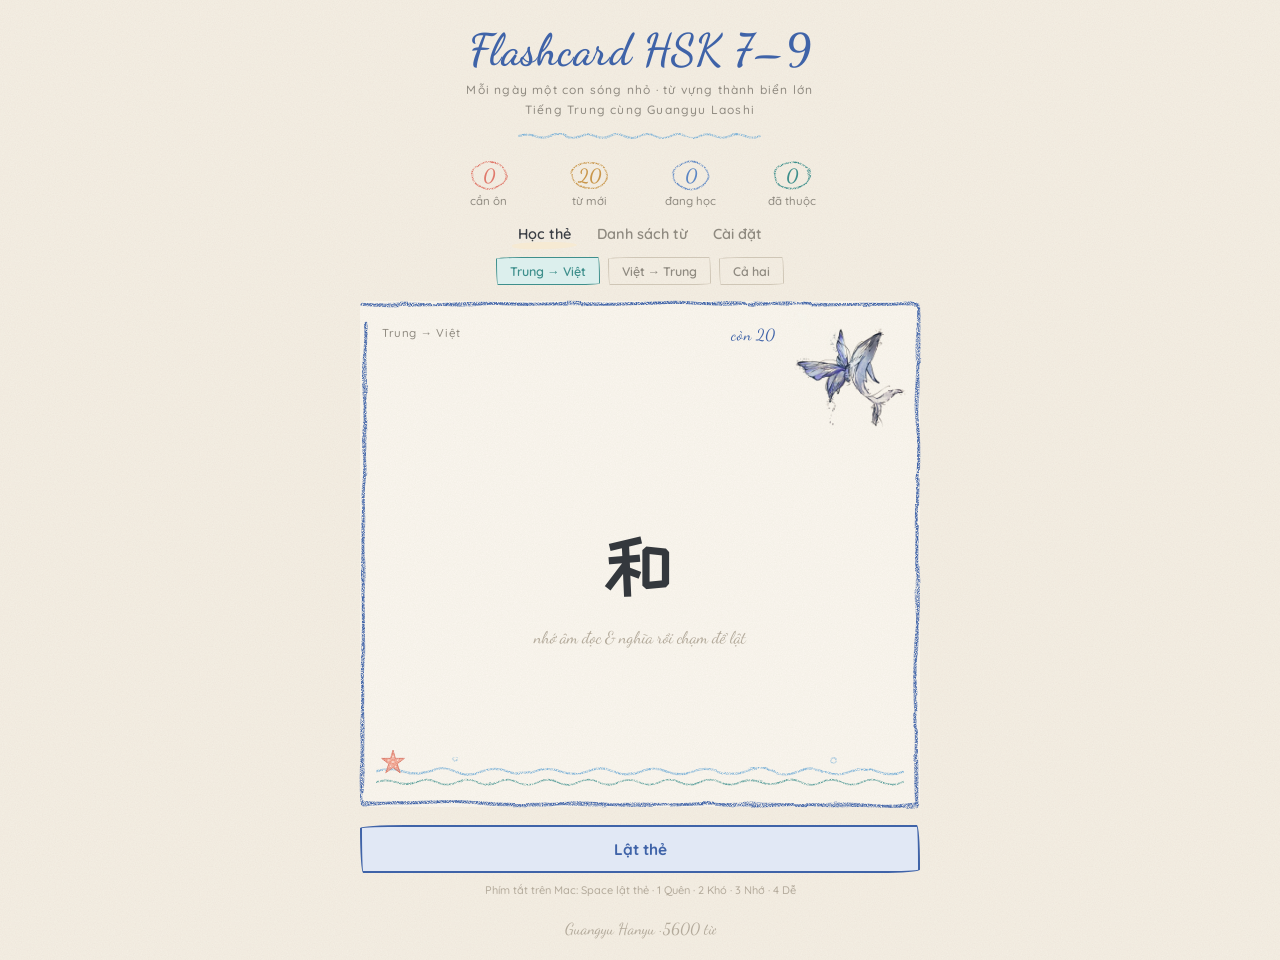
